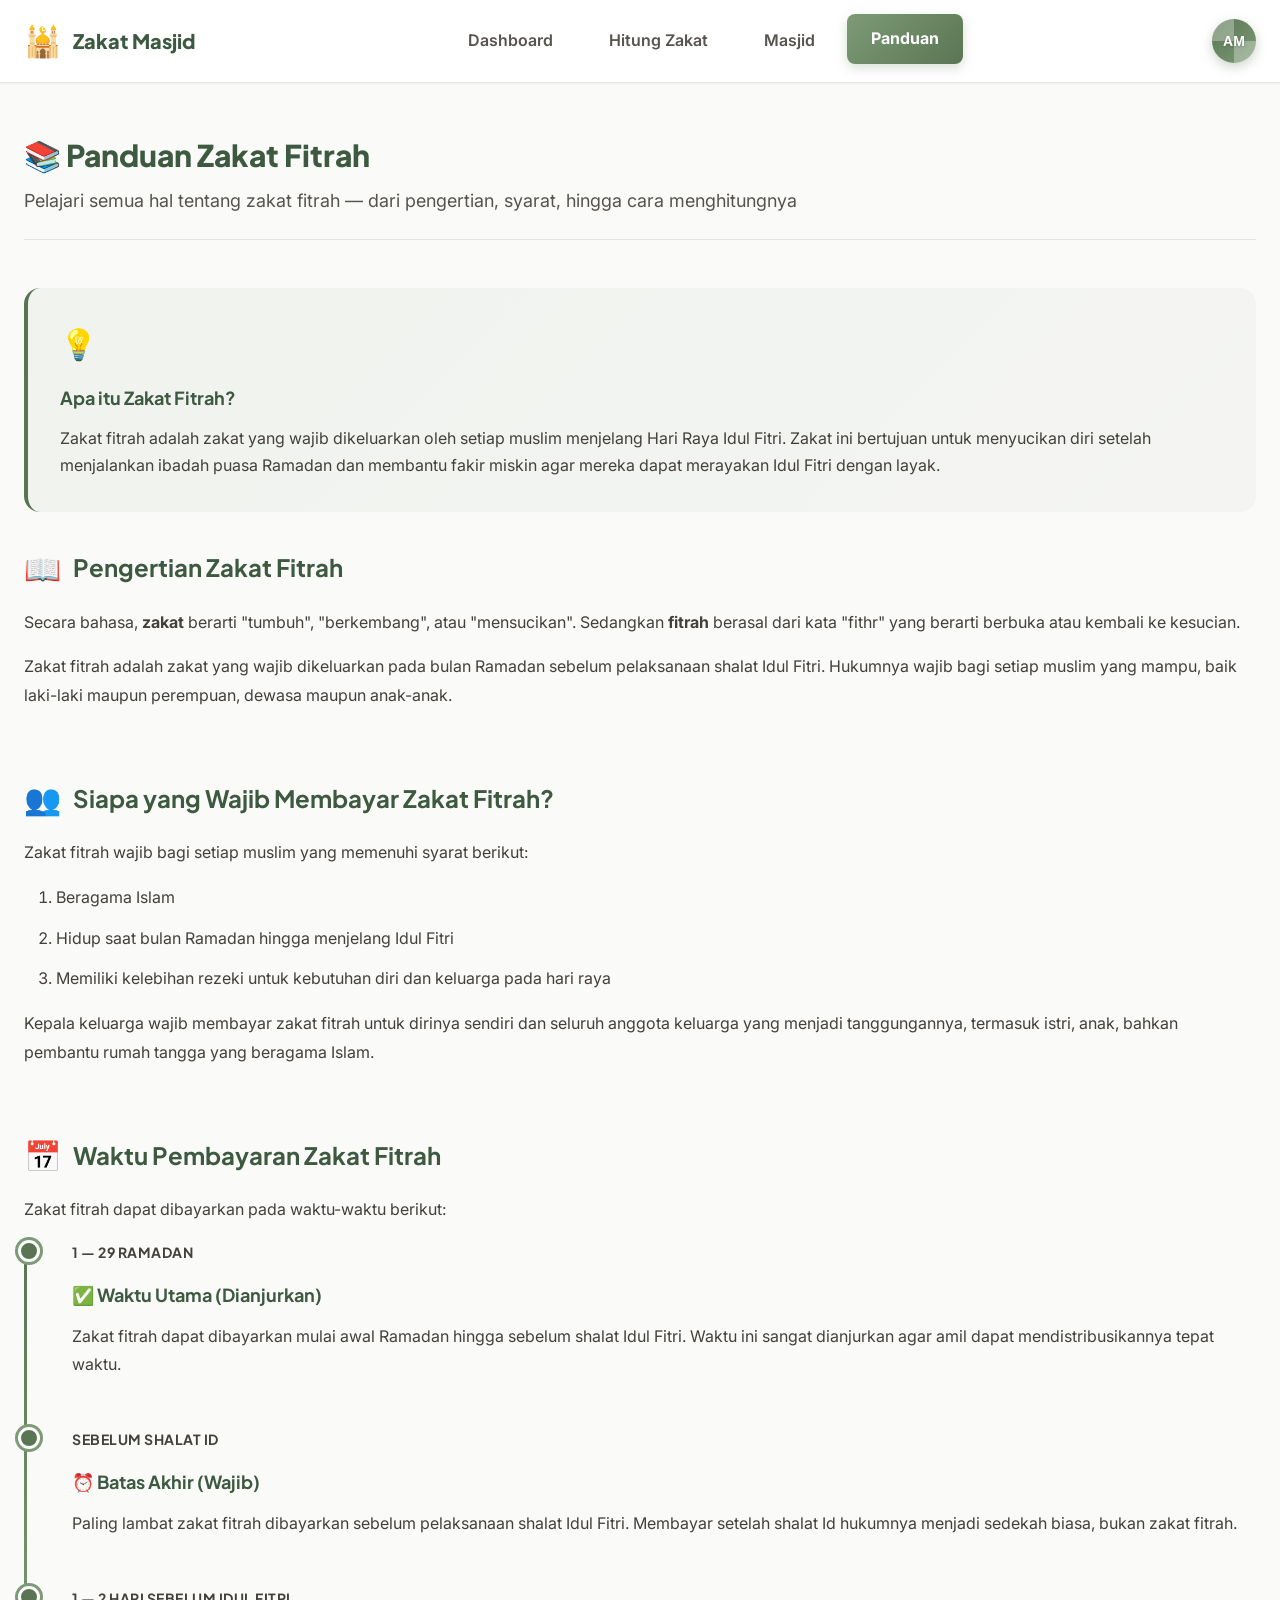
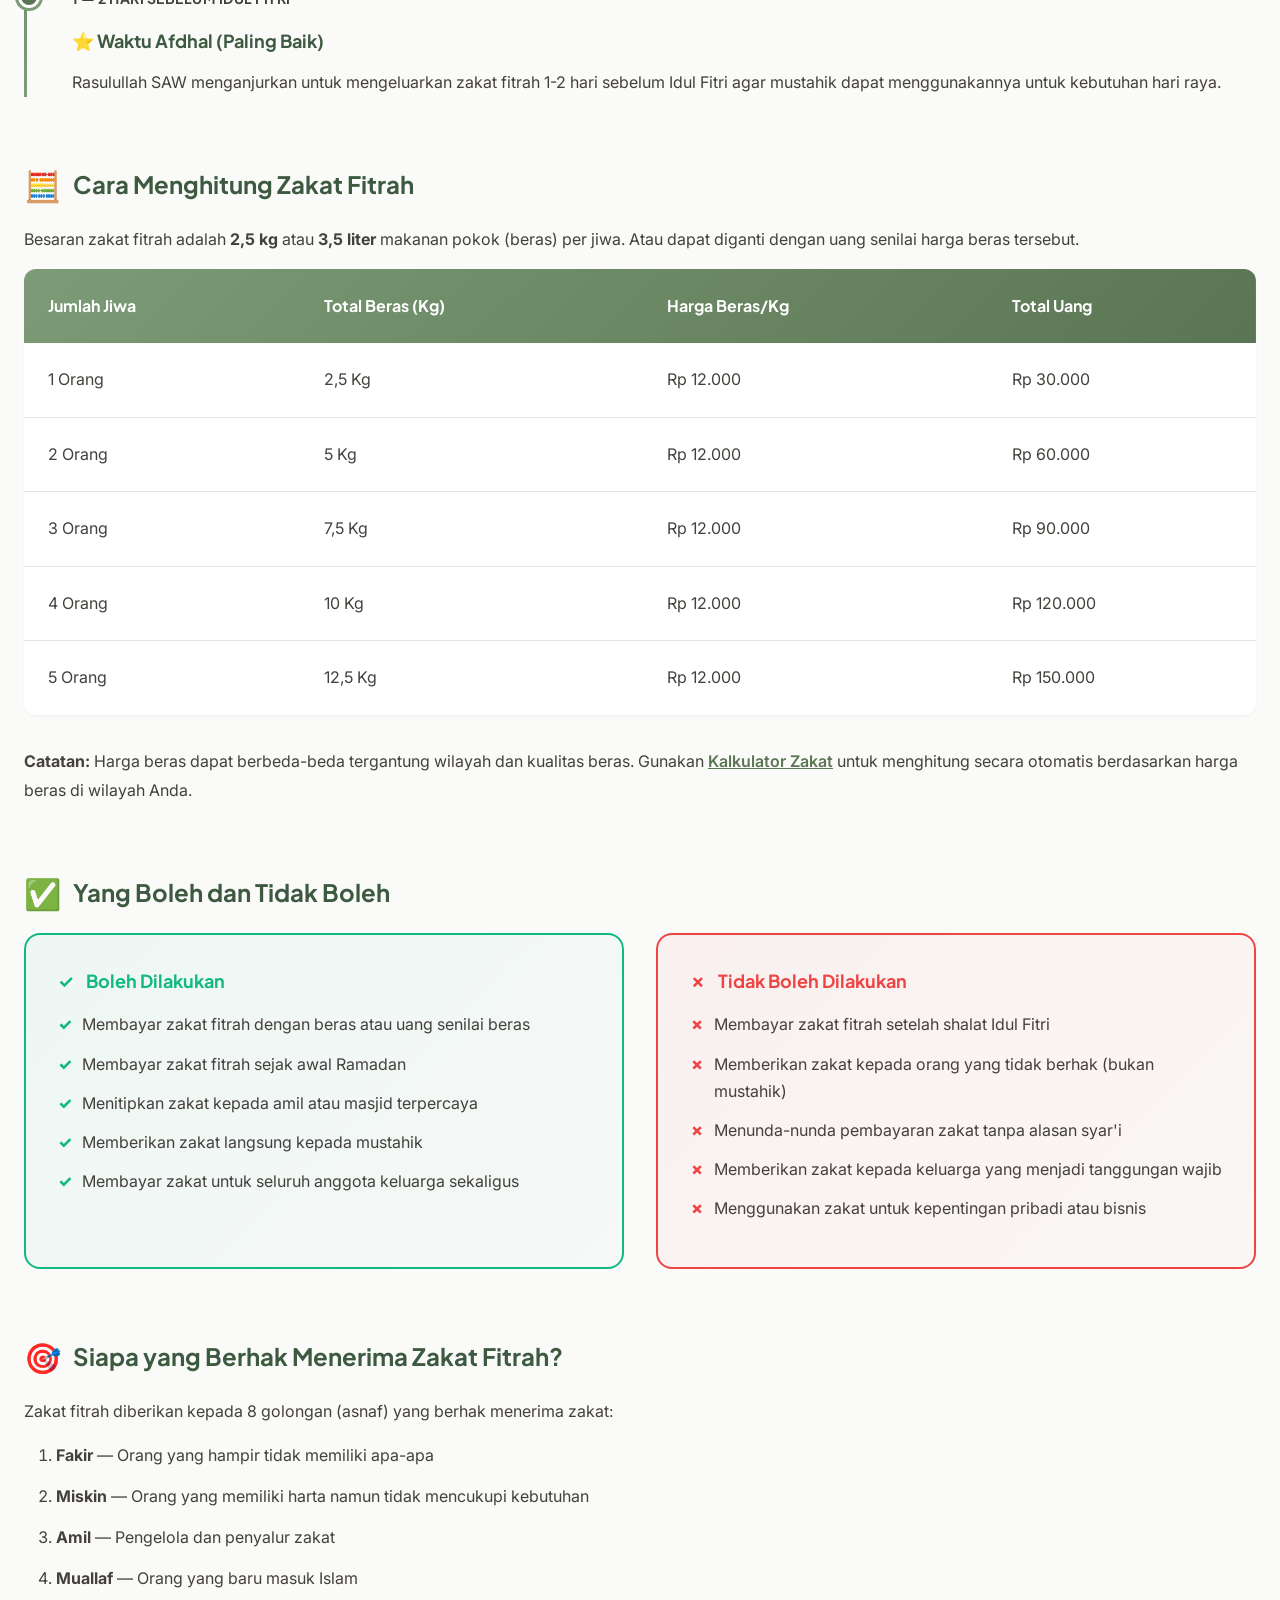
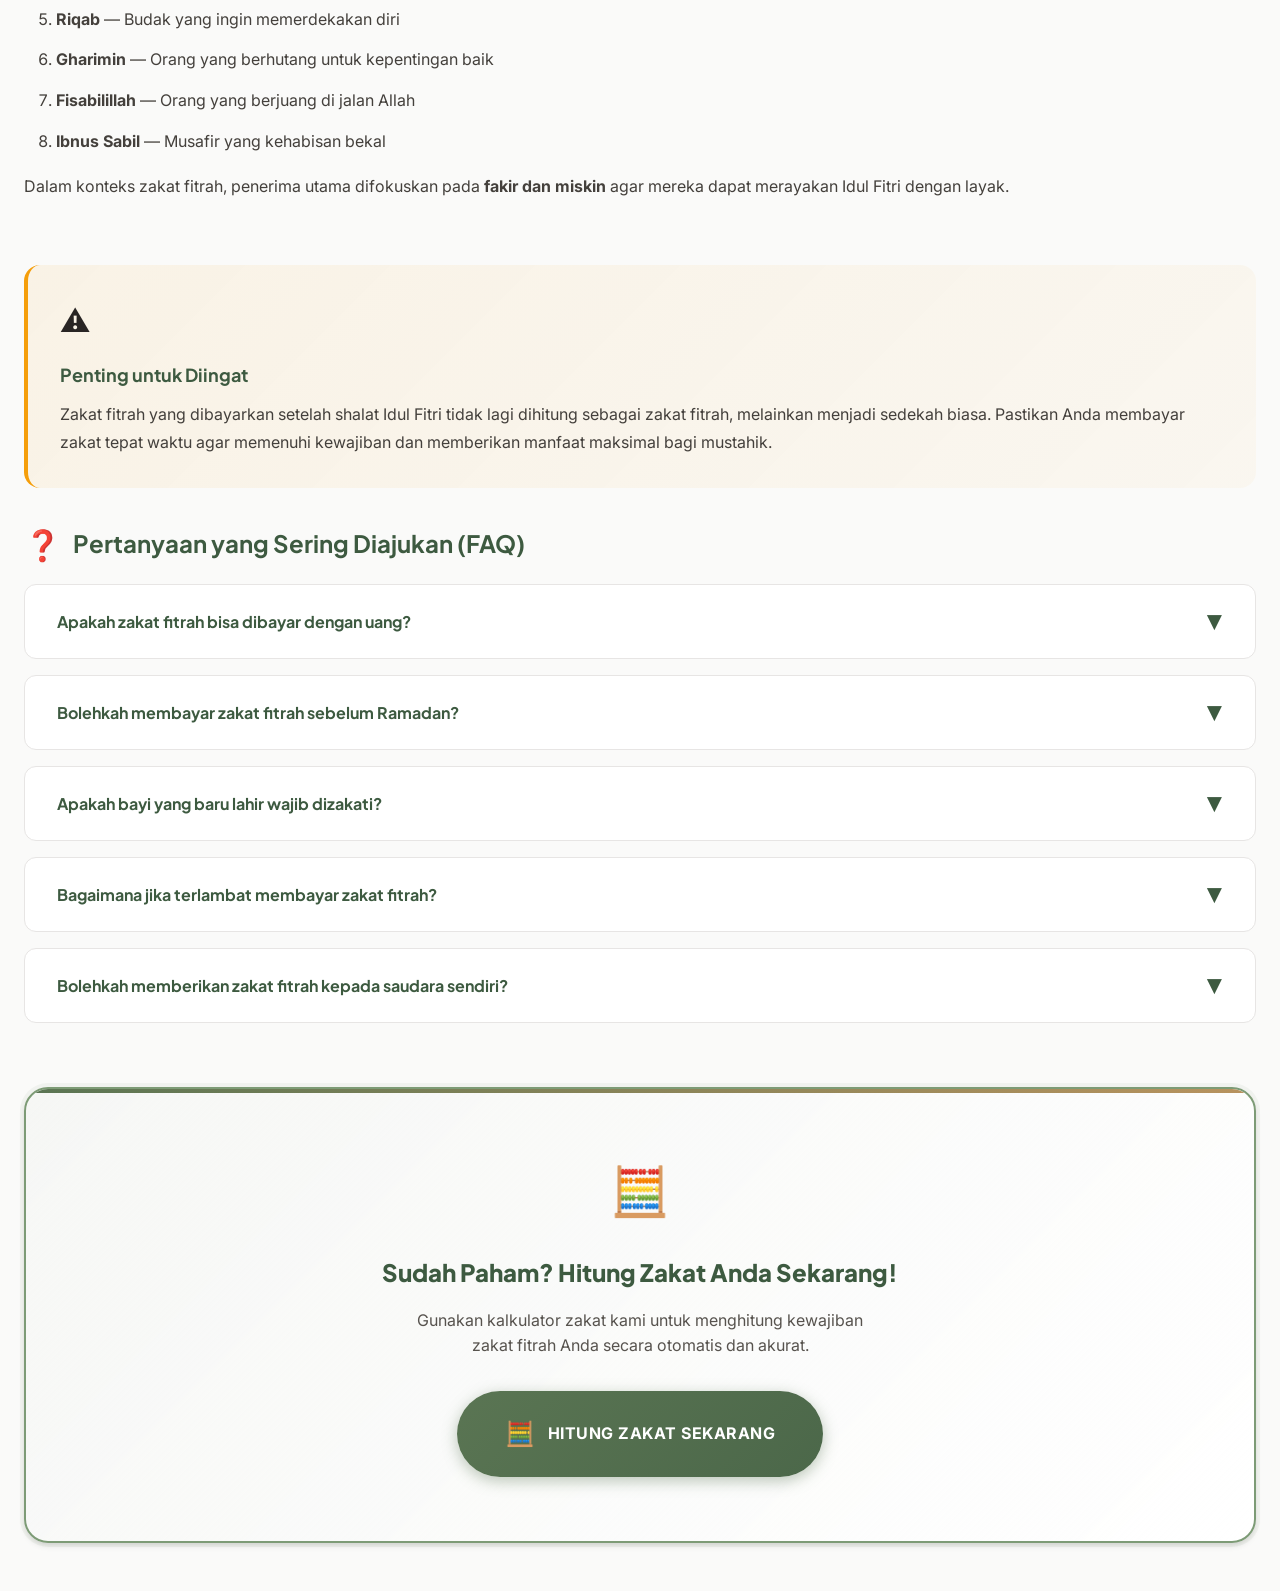
==== Edukasi.html @ 7113bd94 "Add files via upload" ====
<!DOCTYPE html>
<html lang="id">
<head>
  <meta charset="UTF-8">
  <meta name="viewport" content="width=device-width, initial-scale=1.0">
  <title>Panduan Zakat Fitrah | Zakat Masjid</title>

  <!-- Global design system -->
  <link rel="stylesheet" href="asset/css/style.css">
  <!-- Page-specific styles -->
  <link rel="stylesheet" href="asset/css/panduan.css">
</head>
<body>

  <!-- ========================= HEADER ========================= -->
  <header class="main-header">
    <div class="container">
      <div class="header-content">

        <a href="dashboard.html" class="logo">
          <span class="logo-icon">🕌</span>
          <h1>Zakat Masjid</h1>
        </a>

        <!-- Hamburger Menu Button -->
        <button class="hamburger" id="hamburger" aria-label="Menu">
          <span></span>
          <span></span>
          <span></span>
        </button>

        <nav class="main-nav" id="mainNav">
          <a href="dashboard.html" class="nav-link">Dashboard</a>
          <a href="Kalkulator.html" class="nav-link">Hitung Zakat</a>
          <a href="masjid.html" class="nav-link">Masjid</a>
          <a href="Edukasi.html" class="nav-link active">Panduan</a>
        </nav>

        <button class="btn-profile" aria-label="Profil">
          <span class="avatar-small">AM</span>
        </button>

      </div>
    </div>
  </header>

  <!-- Nav Overlay for Mobile -->
  <div class="nav-overlay" id="navOverlay"></div>

  <!-- ========================= MAIN ========================= -->
  <main class="dashboard-main">
    <div class="container">

      <!-- Page Header -->
      <div class="page-header">
        <div>
          <h1 class="page-title">📚 Panduan Zakat Fitrah</h1>
          <p class="page-subtitle">Pelajari semua hal tentang zakat fitrah — dari pengertian, syarat, hingga cara menghitungnya</p>
        </div>
      </div>

      <!-- ─── INTRO HIGHLIGHT ─── -->
      <div class="highlight-box">
        <span class="highlight-box-icon">💡</span>
        <h3 class="highlight-box-title">Apa itu Zakat Fitrah?</h3>
        <p>
          Zakat fitrah adalah zakat yang wajib dikeluarkan oleh setiap muslim menjelang Hari Raya Idul Fitri. 
          Zakat ini bertujuan untuk menyucikan diri setelah menjalankan ibadah puasa Ramadan dan membantu 
          fakir miskin agar mereka dapat merayakan Idul Fitri dengan layak.
        </p>
      </div>

      <!-- ─── SECTION: Pengertian ─── -->
      <section class="content-section">
        <h2 class="content-section-title">
          <span class="content-section-icon">📖</span>
          Pengertian Zakat Fitrah
        </h2>
        <p>
          Secara bahasa, <strong>zakat</strong> berarti "tumbuh", "berkembang", atau "mensucikan". 
          Sedangkan <strong>fitrah</strong> berasal dari kata "fithr" yang berarti berbuka atau kembali ke kesucian.
        </p>
        <p>
          Zakat fitrah adalah zakat yang wajib dikeluarkan pada bulan Ramadan sebelum pelaksanaan 
          shalat Idul Fitri. Hukumnya wajib bagi setiap muslim yang mampu, baik laki-laki maupun perempuan, 
          dewasa maupun anak-anak.
        </p>
      </section>

      <!-- ─── SECTION: Siapa yang Wajib ─── -->
      <section class="content-section">
        <h2 class="content-section-title">
          <span class="content-section-icon">👥</span>
          Siapa yang Wajib Membayar Zakat Fitrah?
        </h2>
        <p>Zakat fitrah wajib bagi setiap muslim yang memenuhi syarat berikut:</p>
        <ol>
          <li>Beragama Islam</li>
          <li>Hidup saat bulan Ramadan hingga menjelang Idul Fitri</li>
          <li>Memiliki kelebihan rezeki untuk kebutuhan diri dan keluarga pada hari raya</li>
        </ol>
        <p>
          Kepala keluarga wajib membayar zakat fitrah untuk dirinya sendiri dan seluruh anggota 
          keluarga yang menjadi tanggungannya, termasuk istri, anak, bahkan pembantu rumah tangga 
          yang beragama Islam.
        </p>
      </section>

      <!-- ─── SECTION: Waktu Pembayaran (Timeline) ─── -->
      <section class="content-section">
        <h2 class="content-section-title">
          <span class="content-section-icon">📅</span>
          Waktu Pembayaran Zakat Fitrah
        </h2>
        <p>Zakat fitrah dapat dibayarkan pada waktu-waktu berikut:</p>

        <div class="timeline">
          <div class="timeline-item">
            <p class="timeline-date">1 — 29 Ramadan</p>
            <h3 class="timeline-title">✅ Waktu Utama (Dianjurkan)</h3>
            <p class="timeline-desc">
              Zakat fitrah dapat dibayarkan mulai awal Ramadan hingga sebelum shalat Idul Fitri. 
              Waktu ini sangat dianjurkan agar amil dapat mendistribusikannya tepat waktu.
            </p>
          </div>

          <div class="timeline-item">
            <p class="timeline-date">Sebelum Shalat Id</p>
            <h3 class="timeline-title">⏰ Batas Akhir (Wajib)</h3>
            <p class="timeline-desc">
              Paling lambat zakat fitrah dibayarkan sebelum pelaksanaan shalat Idul Fitri. 
              Membayar setelah shalat Id hukumnya menjadi sedekah biasa, bukan zakat fitrah.
            </p>
          </div>

          <div class="timeline-item">
            <p class="timeline-date">1 — 2 Hari Sebelum Idul Fitri</p>
            <h3 class="timeline-title">⭐ Waktu Afdhal (Paling Baik)</h3>
            <p class="timeline-desc">
              Rasulullah SAW menganjurkan untuk mengeluarkan zakat fitrah 1-2 hari sebelum Idul Fitri 
              agar mustahik dapat menggunakannya untuk kebutuhan hari raya.
            </p>
          </div>
        </div>
      </section>

      <!-- ─── SECTION: Cara Menghitung (Table) ─── -->
      <section class="content-section">
        <h2 class="content-section-title">
          <span class="content-section-icon">🧮</span>
          Cara Menghitung Zakat Fitrah
        </h2>
        <p>
          Besaran zakat fitrah adalah <strong>2,5 kg</strong> atau <strong>3,5 liter</strong> 
          makanan pokok (beras) per jiwa. Atau dapat diganti dengan uang senilai harga beras tersebut.
        </p>

        <div class="calc-table-wrapper">
          <table class="calc-table">
            <thead>
              <tr>
                <th>Jumlah Jiwa</th>
                <th>Total Beras (Kg)</th>
                <th>Harga Beras/Kg</th>
                <th>Total Uang</th>
              </tr>
            </thead>
            <tbody>
              <tr>
                <td>1 Orang</td>
                <td>2,5 Kg</td>
                <td>Rp 12.000</td>
                <td>Rp 30.000</td>
              </tr>
              <tr>
                <td>2 Orang</td>
                <td>5 Kg</td>
                <td>Rp 12.000</td>
                <td>Rp 60.000</td>
              </tr>
              <tr>
                <td>3 Orang</td>
                <td>7,5 Kg</td>
                <td>Rp 12.000</td>
                <td>Rp 90.000</td>
              </tr>
              <tr>
                <td>4 Orang</td>
                <td>10 Kg</td>
                <td>Rp 12.000</td>
                <td>Rp 120.000</td>
              </tr>
              <tr>
                <td>5 Orang</td>
                <td>12,5 Kg</td>
                <td>Rp 12.000</td>
                <td>Rp 150.000</td>
              </tr>
            </tbody>
          </table>
        </div>

        <p>
          <strong>Catatan:</strong> Harga beras dapat berbeda-beda tergantung wilayah dan kualitas beras. 
          Gunakan <a href="Kalkulator.html" style="color: var(--primary-green); font-weight: 600;">Kalkulator Zakat</a> 
          untuk menghitung secara otomatis berdasarkan harga beras di wilayah Anda.
        </p>
      </section>

      <!-- ─── SECTION: Do & Don't ─── -->
      <section class="content-section">
        <h2 class="content-section-title">
          <span class="content-section-icon">✅</span>
          Yang Boleh dan Tidak Boleh
        </h2>

        <div class="do-dont-grid">
          <!-- DO -->
          <div class="do-card">
            <h3 class="do-card-title">
              <span>✓</span> Boleh Dilakukan
            </h3>
            <ul>
              <li>Membayar zakat fitrah dengan beras atau uang senilai beras</li>
              <li>Membayar zakat fitrah sejak awal Ramadan</li>
              <li>Menitipkan zakat kepada amil atau masjid terpercaya</li>
              <li>Memberikan zakat langsung kepada mustahik</li>
              <li>Membayar zakat untuk seluruh anggota keluarga sekaligus</li>
            </ul>
          </div>

          <!-- DON'T -->
          <div class="dont-card">
            <h3 class="dont-card-title">
              <span>✗</span> Tidak Boleh Dilakukan
            </h3>
            <ul>
              <li>Membayar zakat fitrah setelah shalat Idul Fitri</li>
              <li>Memberikan zakat kepada orang yang tidak berhak (bukan mustahik)</li>
              <li>Menunda-nunda pembayaran zakat tanpa alasan syar'i</li>
              <li>Memberikan zakat kepada keluarga yang menjadi tanggungan wajib</li>
              <li>Menggunakan zakat untuk kepentingan pribadi atau bisnis</li>
            </ul>
          </div>
        </div>
      </section>

      <!-- ─── SECTION: Penerima Zakat ─── -->
      <section class="content-section">
        <h2 class="content-section-title">
          <span class="content-section-icon">🎯</span>
          Siapa yang Berhak Menerima Zakat Fitrah?
        </h2>
        <p>Zakat fitrah diberikan kepada 8 golongan (asnaf) yang berhak menerima zakat:</p>
        <ol>
          <li><strong>Fakir</strong> — Orang yang hampir tidak memiliki apa-apa</li>
          <li><strong>Miskin</strong> — Orang yang memiliki harta namun tidak mencukupi kebutuhan</li>
          <li><strong>Amil</strong> — Pengelola dan penyalur zakat</li>
          <li><strong>Muallaf</strong> — Orang yang baru masuk Islam</li>
          <li><strong>Riqab</strong> — Budak yang ingin memerdekakan diri</li>
          <li><strong>Gharimin</strong> — Orang yang berhutang untuk kepentingan baik</li>
          <li><strong>Fisabilillah</strong> — Orang yang berjuang di jalan Allah</li>
          <li><strong>Ibnus Sabil</strong> — Musafir yang kehabisan bekal</li>
        </ol>
        <p>
          Dalam konteks zakat fitrah, penerima utama difokuskan pada <strong>fakir dan miskin</strong> 
          agar mereka dapat merayakan Idul Fitri dengan layak.
        </p>
      </section>

      <!-- ─── WARNING BOX ─── -->
      <div class="highlight-box warning">
        <span class="highlight-box-icon">⚠️</span>
        <h3 class="highlight-box-title">Penting untuk Diingat</h3>
        <p>
          Zakat fitrah yang dibayarkan setelah shalat Idul Fitri tidak lagi dihitung sebagai 
          zakat fitrah, melainkan menjadi sedekah biasa. Pastikan Anda membayar zakat tepat waktu 
          agar memenuhi kewajiban dan memberikan manfaat maksimal bagi mustahik.
        </p>
      </div>

      <!-- ─── SECTION: FAQ ─── -->
      <section class="content-section">
        <h2 class="content-section-title">
          <span class="content-section-icon">❓</span>
          Pertanyaan yang Sering Diajukan (FAQ)
        </h2>

        <div class="faq-accordion">

          <!-- FAQ 1 -->
          <div class="faq-item">
            <button class="faq-question">
              <span>Apakah zakat fitrah bisa dibayar dengan uang?</span>
              <span class="faq-icon">▼</span>
            </button>
            <div class="faq-answer">
              <div class="faq-answer-content">
                <p>
                  Ya, zakat fitrah boleh dibayar dengan uang senilai 2,5 kg beras. 
                  Ulama memperbolehkan hal ini untuk memudahkan muzakki (pembayar zakat) 
                  dan mustahik (penerima zakat). Pastikan nilai uang yang dibayarkan sesuai 
                  dengan harga beras di wilayah Anda.
                </p>
              </div>
            </div>
          </div>

          <!-- FAQ 2 -->
          <div class="faq-item">
            <button class="faq-question">
              <span>Bolehkah membayar zakat fitrah sebelum Ramadan?</span>
              <span class="faq-icon">▼</span>
            </button>
            <div class="faq-answer">
              <div class="faq-answer-content">
                <p>
                  Mayoritas ulama berpendapat bahwa zakat fitrah sebaiknya dibayarkan 
                  mulai awal Ramadan. Ada perbedaan pendapat mengenai pembayaran sebelum Ramadan, 
                  namun untuk lebih aman, sebaiknya dibayarkan mulai 1 Ramadan hingga sebelum shalat Id.
                </p>
              </div>
            </div>
          </div>

          <!-- FAQ 3 -->
          <div class="faq-item">
            <button class="faq-question">
              <span>Apakah bayi yang baru lahir wajib dizakati?</span>
              <span class="faq-icon">▼</span>
            </button>
            <div class="faq-answer">
              <div class="faq-answer-content">
                <p>
                  Ya, bayi yang lahir sebelum matahari terbenam pada akhir bulan Ramadan 
                  wajib dizakati fitrahnya oleh orang tua atau walinya. Namun jika bayi lahir 
                  setelah matahari terbenam di malam Idul Fitri, maka tidak wajib dizakati.
                </p>
              </div>
            </div>
          </div>

          <!-- FAQ 4 -->
          <div class="faq-item">
            <button class="faq-question">
              <span>Bagaimana jika terlambat membayar zakat fitrah?</span>
              <span class="faq-icon">▼</span>
            </button>
            <div class="faq-answer">
              <div class="faq-answer-content">
                <p>
                  Jika terlambat membayar zakat fitrah (setelah shalat Idul Fitri), 
                  pembayaran tersebut dihitung sebagai sedekah biasa, bukan zakat fitrah. 
                  Namun tetap wajib dibayarkan sebagai qadha (mengganti kewajiban) dan bernilai dosa 
                  karena menunda kewajiban. Segera bayarkan dan bertaubat kepada Allah.
                </p>
              </div>
            </div>
          </div>

          <!-- FAQ 5 -->
          <div class="faq-item">
            <button class="faq-question">
              <span>Bolehkah memberikan zakat fitrah kepada saudara sendiri?</span>
              <span class="faq-icon">▼</span>
            </button>
            <div class="faq-answer">
              <div class="faq-answer-content">
                <p>
                  Boleh, selama saudara tersebut termasuk golongan mustahik (penerima zakat) 
                  dan bukan orang yang menjadi tanggungan wajib Anda. Misalnya, Anda boleh memberikan 
                  zakat kepada adik, kakak, paman, atau bibi yang memang membutuhkan, tetapi tidak boleh 
                  memberikan kepada orang tua, anak, atau istri karena mereka adalah tanggungan wajib.
                </p>
              </div>
            </div>
          </div>

        </div>
      </section>

      <!-- ─── CTA CARD ─── -->
      <div class="card card-highlight">
        <div class="card-body" style="text-align: center; padding: var(--space-3xl);">
          <span style="font-size: 3rem; display: block; margin-bottom: var(--space-lg);">🧮</span>
          <h3 style="font-family: var(--font-display); font-size: var(--text-2xl); font-weight: 800; color: var(--primary-green-dark); margin-bottom: var(--space-md);">
            Sudah Paham? Hitung Zakat Anda Sekarang!
          </h3>
          <p style="color: var(--neutral-600); margin-bottom: var(--space-xl); max-width: 480px; margin-left: auto; margin-right: auto;">
            Gunakan kalkulator zakat kami untuk menghitung kewajiban zakat fitrah Anda 
            secara otomatis dan akurat.
          </p>
          <a href="Kalkulator.html" class="btn btn-primary btn-large">
            <span class="btn-icon">🧮</span> Hitung Zakat Sekarang
          </a>
        </div>
      </div>

    </div><!-- end .container -->
  </main>

  <!-- FOOTER DIHAPUS (sesuai permintaan sebelumnya) -->

  <!-- JS -->
  <script src="asset/js/hamburger.js"></script>
  <script src="asset/js/nav.js"></script>
  <script src="asset/js/panduan.js"></script>

</body>
</html>
---- asset/css/style.css ----
/* ===================================
   DASHBOARD - PROPER OVERVIEW DESIGN
   Clean, Professional, User-Focused
   =================================== */

@import url('https://fonts.googleapis.com/css2?family=Inter:wght@400;500;600;700&family=Plus+Jakarta+Sans:wght@600;700;800&display=swap');

/* ===========================
   DESIGN TOKENS
   =========================== */
:root {
  /* Colors */
  --primary-green: #5a7553;
  --primary-green-dark: #3d5a40;
  --primary-green-light: #7d9b76;
  
  --secondary-gold: #b8935e;
  --secondary-gold-dark: #9a7a4d;
  --secondary-gold-light: #d4a574;
  
  --neutral-50: #fafaf9;
  --neutral-100: #f5f5f4;
  --neutral-200: #e7e5e4;
  --neutral-300: #d6d3d1;
  --neutral-400: #a8a29e;
  --neutral-500: #78716c;
  --neutral-600: #57534e;
  --neutral-700: #44403c;
  --neutral-800: #292524;
  --neutral-900: #1c1917;
  
  --success: #10b981;
  --success-light: #d1fae5;
  --warning: #f59e0b;
  --warning-light: #fef3c7;
  --error: #ef4444;
  --info: #3b82f6;
  --info-light: #dbeafe;
  
  /* Spacing */
  --space-xs: 0.5rem;
  --space-sm: 0.75rem;
  --space-md: 1rem;
  --space-lg: 1.5rem;
  --space-xl: 2rem;
  --space-2xl: 3rem;
  --space-3xl: 4rem;
  
  /* Typography */
  --font-sans: 'Inter', -apple-system, BlinkMacSystemFont, 'Segoe UI', sans-serif;
  --font-display: 'Plus Jakarta Sans', var(--font-sans);
  
  --text-xs: 0.75rem;
  --text-sm: 0.875rem;
  --text-base: 1rem;
  --text-lg: 1.125rem;
  --text-xl: 1.25rem;
  --text-2xl: 1.5rem;
  --text-3xl: 1.875rem;
  --text-4xl: 2.25rem;
  
  /* Radius */
  --radius-sm: 0.375rem;
  --radius-md: 0.5rem;
  --radius-lg: 0.75rem;
  --radius-xl: 1rem;
  --radius-2xl: 1.5rem;
  --radius-full: 9999px;
  
  /* Shadows */
  --shadow-sm: 0 1px 2px 0 rgba(0, 0, 0, 0.05);
  --shadow-md: 0 4px 6px -1px rgba(0, 0, 0, 0.1), 0 2px 4px -1px rgba(0, 0, 0, 0.06);
  --shadow-lg: 0 10px 15px -3px rgba(0, 0, 0, 0.1), 0 4px 6px -2px rgba(0, 0, 0, 0.05);
  --shadow-xl: 0 20px 25px -5px rgba(0, 0, 0, 0.1), 0 10px 10px -5px rgba(0, 0, 0, 0.04);
  
  /* Transitions */
  --transition-fast: 150ms cubic-bezier(0.4, 0, 0.2, 1);
  --transition-base: 250ms cubic-bezier(0.4, 0, 0.2, 1);
  --transition-slow: 350ms cubic-bezier(0.4, 0, 0.2, 1);
}

/* ===========================
   BASE STYLES
   =========================== */
* {
  margin: 0;
  padding: 0;
  box-sizing: border-box;
}

html {
  font-size: 16px;
  scroll-behavior: smooth;
}

body {
  font-family: var(--font-sans);
  background: var(--neutral-50);
  color: var(--neutral-800);
  line-height: 1.6;
  min-height: 100vh;
}

/* ===========================
   MEANINGFUL ANIMATIONS - UCD FOCUSED
   =========================== */

/* Subtle page load animation */
@keyframes fadeInUp {
  from {
    opacity: 0;
    transform: translateY(20px);
  }
  to {
    opacity: 1;
    transform: translateY(0);
  }
}

/* Gentle floating for attention */
@keyframes gentleFloat {
  0%, 100% { transform: translateY(0px); }
  50% { transform: translateY(-6px); }
}

/* Pulse for important elements */
@keyframes softPulse {
  0%, 100% { 
    transform: scale(1);
    box-shadow: 0 0 0 0 rgba(90, 117, 83, 0.4);
  }
  50% { 
    transform: scale(1.02);
    box-shadow: 0 0 0 8px rgba(90, 117, 83, 0);
  }
}

/* Shimmer for loading states */
@keyframes shimmer {
  0% { background-position: -1000px 0; }
  100% { background-position: 1000px 0; }
}

/* Slide in from side */
@keyframes slideInRight {
  from {
    opacity: 0;
    transform: translateX(30px);
  }
  to {
    opacity: 1;
    transform: translateX(0);
  }
}

/* Scale bounce for success */
@keyframes scaleBounce {
  0% { transform: scale(0.8); opacity: 0; }
  50% { transform: scale(1.05); }
  100% { transform: scale(1); opacity: 1; }
}

/* Shake for error */
@keyframes shake {
  0%, 100% { transform: translateX(0); }
  25% { transform: translateX(-10px); }
  75% { transform: translateX(10px); }
}

/* Progress bar animation */
@keyframes progress {
  from { width: 0%; }
  to { width: 100%; }
}

/* Ripple effect */
@keyframes ripple {
  0% {
    transform: scale(0);
    opacity: 1;
  }
  100% {
    transform: scale(4);
    opacity: 0;
  }
}

/* ===========================
   UTILITIES
   =========================== */
.container {
  width: 100%;
  max-width: 1400px;
  margin: 0 auto;
  padding: 0 var(--space-lg);
}

/* ===========================
   HEADER
   =========================== */
.main-header {
  background: white;
  border-bottom: 1px solid var(--neutral-200);
  position: sticky;
  top: 0;
  z-index: 1000;
  box-shadow: var(--shadow-sm);
  backdrop-filter: blur(10px);
  transition: all var(--transition-base);
}

.main-header:hover {
  box-shadow: var(--shadow-md);
}

.header-content {
  display: flex;
  align-items: center;
  justify-content: space-between;
  padding: var(--space-md) 0;
  gap: var(--space-xl);
}

.logo {
  display: flex;
  align-items: center;
  gap: var(--space-sm);
  text-decoration: none;
  transition: all var(--transition-base);
  position: relative;
}

.logo:hover {
  transform: scale(1.05);
}

.logo::after {
  content: '';
  position: absolute;
  bottom: -4px;
  left: 0;
  width: 0;
  height: 2px;
  background: linear-gradient(90deg, var(--primary-green), var(--primary-green-light));
  transition: width var(--transition-base);
}

.logo:hover::after {
  width: 100%;
}

.logo-icon {
  font-size: var(--text-3xl);
  transition: all var(--transition-base);
}

.logo:hover .logo-icon {
  transform: rotate(-10deg) scale(1.1);
}

.logo h1 {
  font-family: var(--font-display);
  font-size: var(--text-xl);
  font-weight: 800;
  color: var(--primary-green-dark);
  transition: all var(--transition-base);
}

.logo:hover h1 {
  background: linear-gradient(135deg, var(--primary-green), var(--primary-green-light));
  -webkit-background-clip: text;
  -webkit-text-fill-color: transparent;
  background-clip: text;
}

.main-nav {
  display: flex;
  gap: var(--space-xs);
  position: relative;
}

.nav-link {
  padding: var(--space-sm) var(--space-lg);
  color: var(--neutral-600);
  text-decoration: none;
  font-weight: 600;
  border-radius: var(--radius-md);
  transition: all var(--transition-base);
  position: relative;
  overflow: hidden;
}

/* Animated underline */
.nav-link::before {
  content: '';
  position: absolute;
  bottom: 0;
  left: 50%;
  width: 0;
  height: 3px;
  background: linear-gradient(90deg, var(--primary-green), var(--primary-green-light));
  transform: translateX(-50%);
  transition: width var(--transition-base);
  border-radius: 2px;
}

.nav-link:hover::before {
  width: 80%;
}

/* Shimmer effect on hover */
.nav-link::after {
  content: '';
  position: absolute;
  top: 0;
  left: -100%;
  width: 100%;
  height: 100%;
  background: linear-gradient(90deg, transparent, rgba(125, 155, 118, 0.2), transparent);
  transition: left 0.5s;
}

.nav-link:hover::after {
  left: 100%;
}

.nav-link:hover {
  background: linear-gradient(135deg, rgba(125, 155, 118, 0.08), rgba(90, 117, 83, 0.05));
  color: var(--primary-green);
  transform: translateY(-2px);
}

.nav-link.active {
  background: linear-gradient(135deg, var(--primary-green-light), var(--primary-green));
  color: white;
  font-weight: 700;
  box-shadow: 0 4px 12px rgba(125, 155, 118, 0.3);
  transform: translateY(-2px);
}

.nav-link.active::before {
  width: 0;
}

.btn-profile {
  display: flex;
  align-items: center;
  justify-content: center;
  width: 44px;
  height: 44px;
  border: none;
  background: linear-gradient(135deg, var(--primary-green), var(--primary-green-light));
  border-radius: var(--radius-full);
  cursor: pointer;
  transition: all var(--transition-base);
  position: relative;
  overflow: hidden;
  box-shadow: 0 4px 12px rgba(90, 117, 83, 0.3);
}

/* Rotating gradient background */
.btn-profile::before {
  content: '';
  position: absolute;
  inset: -50%;
  background: conic-gradient(
    from 0deg,
    transparent 0deg 90deg,
    rgba(255, 255, 255, 0.3) 90deg 180deg,
    transparent 180deg 270deg,
    rgba(255, 255, 255, 0.3) 270deg 360deg
  );
  animation: rotateGradient 3s linear infinite;
}

@keyframes rotateGradient {
  from { transform: rotate(0deg); }
  to { transform: rotate(360deg); }
}

.btn-profile:hover {
  transform: scale(1.15) rotate(5deg);
  box-shadow: 0 6px 20px rgba(90, 117, 83, 0.5);
}

.avatar-small {
  color: white;
  font-weight: 700;
  font-size: var(--text-sm);
  position: relative;
  z-index: 1;
  text-shadow: 0 1px 3px rgba(0, 0, 0, 0.2);
}

/* ===========================
   BUTTONS
   =========================== */
.btn {
  display: inline-flex;
  align-items: center;
  justify-content: center;
  gap: var(--space-sm);
  padding: var(--space-md) var(--space-xl);
  font-family: var(--font-sans);
  font-size: var(--text-sm);
  font-weight: 700;
  text-decoration: none;
  border: none;
  border-radius: var(--radius-full);
  cursor: pointer;
  transition: all var(--transition-base);
  min-height: 48px;
  position: relative;
  text-transform: uppercase;
  letter-spacing: 0.5px;
}

.btn-primary {
  background: linear-gradient(135deg, var(--primary-green) 0%, var(--primary-green-dark) 100%);
  background-size: 200% 200%;
  color: white;
  box-shadow: 0 4px 15px rgba(90, 117, 83, 0.4);
  transition: all var(--transition-base);
}

.btn-primary:hover {
  background-position: 100% 0;
  transform: translateY(-3px) scale(1.02);
  box-shadow: 0 8px 25px rgba(90, 117, 83, 0.5);
}

.btn-primary:active {
  transform: translateY(-1px) scale(0.98);
  box-shadow: 0 3px 10px rgba(90, 117, 83, 0.3);
}

.btn-secondary {
  background: white;
  color: var(--primary-green);
  border: 2px solid var(--primary-green);
  box-shadow: 0 2px 8px rgba(90, 117, 83, 0.15);
  transition: all var(--transition-base);
}

/* Secondary button hover - GOLD instead of green */
.btn-secondary:hover {
  background: linear-gradient(135deg, #d4a574, #b8935e);
  color: white;
  border-color: #b8935e;
  transform: translateY(-2px);
  box-shadow: 0 6px 20px rgba(184, 147, 94, 0.4);
}

/* Secondary button active/click - darker gold */
.btn-secondary:active {
  background: linear-gradient(135deg, #b8935e, #9a7a4d);
  transform: scale(0.97);
  box-shadow: 0 2px 8px rgba(184, 147, 94, 0.3);
}

.btn-outline {
  background: white;
  color: var(--neutral-700);
  border: 2px solid var(--neutral-200);
  transition: all var(--transition-base);
}

.btn-outline:hover {
  background: linear-gradient(135deg, rgba(125, 155, 118, 0.08), rgba(90, 117, 83, 0.05));
  border-color: var(--primary-green);
  color: var(--primary-green);
  transform: translateY(-2px);
  box-shadow: 0 4px 15px rgba(90, 117, 83, 0.15);
}

.btn-block {
  width: 100%;
}

.btn-large {
  padding: var(--space-lg) var(--space-2xl);
  font-size: var(--text-base);
  min-height: 56px;
}

.btn-icon {
  font-size: var(--text-2xl);
  transition: transform var(--transition-base);
}

.btn:hover .btn-icon {
  transform: scale(1.1) rotate(-5deg);
}

/* Loading state */
.btn.is-loading {
  pointer-events: none;
  opacity: 0.7;
}

.btn.is-loading .btn-icon {
  animation: spin 1s linear infinite;
}

@keyframes spin {
  to { transform: rotate(360deg); }
}

/* Success state */
.btn.is-success {
  background: linear-gradient(135deg, #10b981, #34d399);
  animation: successPulse 0.6s ease;
}

@keyframes successPulse {
  0% { transform: scale(1); }
  50% { transform: scale(1.05); box-shadow: 0 0 20px rgba(16, 185, 129, 0.6); }
  100% { transform: scale(1); }
}

/* ===========================
   DASHBOARD MAIN
   =========================== */
.dashboard-main {
  padding: var(--space-2xl) 0;
  min-height: calc(100vh - 200px);
}

/* Page Header */
.page-header {
  display: flex;
  justify-content: space-between;
  align-items: center;
  margin-bottom: var(--space-2xl);
  padding-bottom: var(--space-lg);
  border-bottom: 1px solid var(--neutral-200);
}

.page-title {
  font-family: var(--font-display);
  font-size: var(--text-3xl);
  font-weight: 800;
  color: var(--primary-green-dark);
  margin-bottom: var(--space-xs);
}

.page-subtitle {
  color: var(--neutral-600);
  font-size: var(--text-lg);
}

/* Dashboard Grid Layout */
.dashboard-grid {
  display: grid;
  grid-template-columns: 1fr 380px;
  gap: var(--space-xl);
}

.dashboard-main-col {
  display: flex;
  flex-direction: column;
  gap: var(--space-xl);
}

.dashboard-sidebar {
  display: flex;
  flex-direction: column;
  gap: var(--space-xl);
}

/* ===========================
   CARD COMPONENTS
   =========================== */
.card {
  background: white;
  border-radius: var(--radius-2xl);
  box-shadow: var(--shadow-sm);
  border: 1px solid var(--neutral-200);
  overflow: hidden;
  transition: all var(--transition-base);
  animation: fadeInUp 0.6s ease-out backwards;
  position: relative;
}

/* Animated gradient top border */
.card::before {
  content: '';
  position: absolute;
  top: 0;
  left: 0;
  right: 0;
  height: 3px;
  background: linear-gradient(90deg, 
    var(--primary-green), 
    var(--primary-green-light), 
    var(--secondary-gold-light),
    var(--primary-green-light),
    var(--primary-green)
  );
  background-size: 200% 100%;
  animation: gradientSlide 3s linear infinite;
  opacity: 0;
  transition: opacity var(--transition-base);
}

@keyframes gradientSlide {
  0% { background-position: 0% 0; }
  100% { background-position: 200% 0; }
}

.card:hover::before {
  opacity: 1;
}

/* Staggered animation for multiple cards */
.card:nth-child(1) { animation-delay: 0.1s; }
.card:nth-child(2) { animation-delay: 0.2s; }
.card:nth-child(3) { animation-delay: 0.3s; }
.card:nth-child(4) { animation-delay: 0.4s; }

.card:hover {
  box-shadow: var(--shadow-xl);
  transform: translateY(-5px) scale(1.01);
  border-color: var(--primary-green-light);
}

/* Glow effect on focus */
.card:focus-within {
  box-shadow: 0 0 0 3px rgba(125, 155, 118, 0.2), var(--shadow-lg);
}

.card-header {
  padding: var(--space-lg) var(--space-xl);
  border-bottom: 1px solid var(--neutral-200);
  display: flex;
  justify-content: space-between;
  align-items: center;
  background: linear-gradient(to bottom, rgba(125, 155, 118, 0.02), transparent);
  transition: background var(--transition-base);
}

.card:hover .card-header {
  background: linear-gradient(to bottom, rgba(125, 155, 118, 0.05), transparent);
}

.card-title {
  font-family: var(--font-display);
  font-size: var(--text-lg);
  font-weight: 700;
  color: var(--primary-green-dark);
  position: relative;
  display: inline-block;
}

/* Animated underline on hover */
.card-title::after {
  content: '';
  position: absolute;
  bottom: -3px;
  left: 0;
  width: 0;
  height: 2px;
  background: linear-gradient(90deg, var(--primary-green), var(--primary-green-light));
  transition: width var(--transition-base);
}

.card:hover .card-title::after {
  width: 100%;
}

.card-link {
  color: var(--primary-green);
  font-size: var(--text-sm);
  font-weight: 600;
  text-decoration: none;
  transition: all var(--transition-base);
  display: inline-flex;
  align-items: center;
  gap: var(--space-xs);
  position: relative;
  padding: var(--space-xs) var(--space-sm);
  border-radius: var(--radius-md);
}

.card-link::before {
  content: '';
  position: absolute;
  inset: 0;
  background: linear-gradient(135deg, rgba(125, 155, 118, 0.1), rgba(90, 117, 83, 0.05));
  opacity: 0;
  transition: opacity var(--transition-base);
  border-radius: var(--radius-md);
}

.card-link:hover::before {
  opacity: 1;
}

.card-link:hover {
  gap: var(--space-md);
  transform: translateX(3px);
}

.card-body {
  padding: var(--space-xl);
}

.card-actions {
  display: flex;
  gap: var(--space-md);
  margin-top: var(--space-xl);
}

/* Highlighted Card */
.card-highlight {
  border: 2px solid var(--primary-green-light);
  background: linear-gradient(135deg, rgba(125, 155, 118, 0.03), white);
  box-shadow: 0 0 0 4px rgba(125, 155, 118, 0.08), var(--shadow-md);
}

.card-highlight::before {
  opacity: 1;
  background: linear-gradient(90deg, 
    var(--primary-green), 
    var(--secondary-gold),
    var(--primary-green)
  );
  background-size: 200% 100%;
  height: 4px;
}

/* ===========================
   STATUS BADGE
   =========================== */
.status-badge {
  display: inline-flex;
  align-items: center;
  gap: var(--space-xs);
  padding: var(--space-xs) var(--space-md);
  border-radius: var(--radius-full);
  font-size: var(--text-sm);
  font-weight: 600;
  animation: fadeInUp 0.6s ease-out 0.3s backwards;
}

.status-pending {
  background: var(--warning-light);
  color: var(--warning);
  animation: fadeInUp 0.6s ease-out 0.3s backwards, softPulse 3s ease-in-out infinite;
}

.status-paid {
  background: var(--success-light);
  color: var(--success);
}

/* ===========================
   ZAKAT SUMMARY
   =========================== */
.zakat-summary {
  display: grid;
  grid-template-columns: 1fr 1fr;
  gap: var(--space-lg);
}

.summary-item {
  display: flex;
  align-items: center;
  gap: var(--space-md);
  padding: var(--space-lg);
  background: var(--neutral-50);
  border-radius: var(--radius-lg);
  border-left: 3px solid var(--primary-green-light);
}

.summary-icon {
  font-size: var(--text-3xl);
}

.summary-content {
  display: flex;
  flex-direction: column;
}

.summary-label {
  font-size: var(--text-sm);
  color: var(--neutral-600);
  margin-bottom: 0.25rem;
}

.summary-value {
  font-weight: 700;
  font-size: var(--text-lg);
  color: var(--primary-green-dark);
}

/* ===========================
   STATS GRID
   =========================== */
.stats-grid {
  display: grid;
  grid-template-columns: repeat(3, 1fr);
  gap: var(--space-lg);
}

.stat-card {
  background: white;
  padding: var(--space-xl);
  border-radius: var(--radius-xl);
  border: 1px solid var(--neutral-200);
  display: flex;
  align-items: center;
  gap: var(--space-lg);
  transition: all var(--transition-base);
  animation: slideInRight 0.6s ease-out backwards;
}

.stat-card:nth-child(1) { animation-delay: 0.1s; }
.stat-card:nth-child(2) { animation-delay: 0.2s; }
.stat-card:nth-child(3) { animation-delay: 0.3s; }

.stat-card:hover {
  transform: translateY(-2px);
  box-shadow: var(--shadow-md);
}

.stat-icon {
  width: 56px;
  height: 56px;
  border-radius: var(--radius-lg);
  display: flex;
  align-items: center;
  justify-content: center;
  font-size: var(--text-2xl);
  flex-shrink: 0;
  transition: transform var(--transition-base);
}

.stat-card:hover .stat-icon {
  transform: scale(1.1) rotate(5deg);
}

.stat-icon-green {
  background: linear-gradient(135deg, rgba(125, 155, 118, 0.2), rgba(90, 117, 83, 0.1));
}

.stat-icon-blue {
  background: linear-gradient(135deg, rgba(59, 130, 246, 0.2), rgba(59, 130, 246, 0.1));
}

.stat-icon-gold {
  background: linear-gradient(135deg, rgba(212, 165, 116, 0.2), rgba(184, 147, 94, 0.1));
}

.stat-content {
  display: flex;
  flex-direction: column;
}

.stat-value {
  font-family: var(--font-display);
  font-size: var(--text-3xl);
  font-weight: 800;
  color: var(--primary-green-dark);
  line-height: 1;
  margin-bottom: 0.25rem;
}

.stat-label {
  font-size: var(--text-sm);
  color: var(--neutral-600);
}

/* ===========================
   ACTIVITY LIST
   =========================== */
.activity-list {
  display: flex;
  flex-direction: column;
  gap: var(--space-lg);
}

.activity-item {
  display: flex;
  gap: var(--space-md);
  padding: var(--space-lg);
  background: var(--neutral-50);
  border-radius: var(--radius-lg);
  transition: all var(--transition-base);
  animation: fadeInUp 0.5s ease-out backwards;
}

.activity-item:nth-child(1) { animation-delay: 0.1s; }
.activity-item:nth-child(2) { animation-delay: 0.15s; }
.activity-item:nth-child(3) { animation-delay: 0.2s; }
.activity-item:nth-child(4) { animation-delay: 0.25s; }

.activity-item:hover {
  background: var(--neutral-100);
  transform: translateX(8px);
  box-shadow: var(--shadow-sm);
}

.activity-icon {
  width: 44px;
  height: 44px;
  border-radius: var(--radius-md);
  display: flex;
  align-items: center;
  justify-content: center;
  font-size: var(--text-xl);
  flex-shrink: 0;
  transition: transform var(--transition-base);
}

.activity-item:hover .activity-icon {
  transform: scale(1.1);
}

.activity-icon-success {
  background: var(--success-light);
  color: var(--success);
}

.activity-icon-info {
  background: var(--info-light);
  color: var(--info);
}

.activity-content {
  flex: 1;
}

.activity-title {
  font-weight: 600;
  color: var(--neutral-800);
  margin-bottom: 0.25rem;
  font-size: var(--text-base);
}

.activity-desc {
  color: var(--neutral-600);
  font-size: var(--text-sm);
  margin-bottom: var(--space-xs);
}

.activity-time {
  color: var(--neutral-500);
  font-size: var(--text-xs);
}

.activity-amount {
  font-weight: 700;
  color: var(--primary-green);
  font-size: var(--text-lg);
  align-self: center;
}

/* ===========================
   PROFILE CARD
   =========================== */
.profile-card {
  /* Removed sticky positioning - stays static */
}

.profile-header {
  text-align: center;
  padding: var(--space-xl);
  background: linear-gradient(135deg, var(--primary-green-light), var(--primary-green));
  color: white;
}

.avatar-large {
  width: 80px;
  height: 80px;
  background: white;
  color: var(--primary-green);
  border-radius: var(--radius-full);
  display: flex;
  align-items: center;
  justify-content: center;
  font-size: var(--text-3xl);
  font-weight: 800;
  margin: 0 auto var(--space-md);
  box-shadow: 0 0 0 4px rgba(255, 255, 255, 0.3);
}

.profile-name {
  font-family: var(--font-display);
  font-size: var(--text-xl);
  font-weight: 800;
  margin-bottom: var(--space-xs);
}

.profile-role {
  font-size: var(--text-sm);
  opacity: 0.9;
}

.profile-info {
  padding: var(--space-lg) var(--space-xl);
  display: flex;
  flex-direction: column;
  gap: var(--space-md);
}

.info-item {
  display: flex;
  flex-direction: column;
  gap: 0.25rem;
}

.info-label {
  font-size: var(--text-xs);
  color: var(--neutral-500);
  font-weight: 600;
  text-transform: uppercase;
  letter-spacing: 0.5px;
}

.info-value {
  font-size: var(--text-base);
  color: var(--neutral-800);
  font-weight: 500;
}

.profile-actions {
  padding: 0 var(--space-xl) var(--space-xl);
}

/* ===========================
   REMINDER CARD
   =========================== */
.reminder-card {
  background: var(--secondary-gold);
  color: white;
  padding: var(--space-xl);
  text-align: center;
  border: none !important;
  box-shadow: var(--shadow-md);
}

.reminder-icon {
  font-size: var(--text-4xl);
  margin-bottom: var(--space-md);
}

.reminder-title {
  font-family: var(--font-display);
  font-size: var(--text-xl);
  font-weight: 700;
  margin-bottom: var(--space-md);
}

.reminder-text {
  line-height: 1.7;
  margin-bottom: var(--space-lg);
  opacity: 0.95;
}

.reminder-text strong {
  font-weight: 700;
}

.reminder-link {
  color: white;
  font-weight: 600;
  text-decoration: underline;
  transition: opacity var(--transition-fast);
}

.reminder-link:hover {
  opacity: 0.8;
}

/* ===========================
   QUICK LINKS
   =========================== */
.quick-links {
  display: flex;
  flex-direction: column;
  gap: var(--space-xs);
}

.quick-link {
  display: flex;
  align-items: center;
  gap: var(--space-md);
  padding: var(--space-md);
  color: var(--neutral-700);
  text-decoration: none;
  border-radius: var(--radius-md);
  transition: all var(--transition-base);
  position: relative;
  overflow: hidden;
}

.quick-link::before {
  content: '';
  position: absolute;
  left: 0;
  top: 0;
  height: 100%;
  width: 3px;
  background: var(--primary-green);
  transform: scaleY(0);
  transition: transform var(--transition-base);
}

.quick-link:hover::before {
  transform: scaleY(1);
}

.quick-link:hover {
  background: var(--neutral-100);
  color: var(--primary-green);
  transform: translateX(8px);
}

.quick-link-icon {
  font-size: var(--text-xl);
  transition: transform var(--transition-base);
}

.quick-link:hover .quick-link-icon {
  transform: scale(1.2) rotate(5deg);
}

.quick-link-text {
  font-weight: 500;
}

/* ===========================
   FOOTER
   =========================== */
.main-footer {
  background: var(--primary-green-dark);
  color: white;
  padding: var(--space-2xl) 0 var(--space-lg);
  margin-top: var(--space-3xl);
}

.footer-content {
  display: grid;
  grid-template-columns: 2fr 1fr 1fr 1fr;
  gap: var(--space-2xl);
  margin-bottom: var(--space-2xl);
}

.footer-logo {
  display: flex;
  align-items: center;
  gap: var(--space-sm);
  margin-bottom: var(--space-md);
}

.footer-logo h3 {
  font-family: var(--font-display);
  font-size: var(--text-lg);
  font-weight: 800;
}

.footer-desc {
  opacity: 0.9;
  line-height: 1.7;
  font-size: var(--text-sm);
}

.footer-section h4 {
  font-family: var(--font-display);
  font-size: var(--text-base);
  font-weight: 700;
  margin-bottom: var(--space-md);
  color: var(--secondary-gold-light);
}

.footer-section ul {
  list-style: none;
}

.footer-section ul li {
  margin-bottom: var(--space-sm);
}

.footer-section a {
  color: rgba(255, 255, 255, 0.8);
  text-decoration: none;
  transition: all var(--transition-fast);
  display: inline-block;
  font-size: var(--text-sm);
}

.footer-section a:hover {
  color: white;
  transform: translateX(4px);
}

.footer-bottom {
  padding-top: var(--space-lg);
  border-top: 1px solid rgba(255, 255, 255, 0.1);
  text-align: center;
  opacity: 0.8;
  font-size: var(--text-sm);
}

/* ===========================
   RESPONSIVE
   =========================== */

/* ===========================
   CALCULATOR PAGE STYLES
   =========================== */
.calculator-layout {
  display: grid;
  grid-template-columns: 1fr 1fr;
  gap: var(--space-2xl);
  margin-top: var(--space-2xl);
}

.calculator-form-section {
  display: flex;
  flex-direction: column;
  gap: var(--space-xl);
}

.calculator-result-section {
  display: flex;
  flex-direction: column;
  gap: var(--space-xl);
}

/* Form Styles */
.form-group {
  margin-bottom: var(--space-xl);
}

.form-label {
  display: flex;
  align-items: center;
  gap: var(--space-sm);
  font-weight: 600;
  color: var(--neutral-700);
  margin-bottom: var(--space-sm);
  font-size: var(--text-base);
}

.label-icon {
  font-size: var(--text-xl);
}

.form-helper {
  display: block;
  font-size: var(--text-sm);
  color: var(--neutral-500);
  margin-top: var(--space-xs);
}

/* Input Stepper */
.input-stepper {
  display: flex;
  align-items: center;
  gap: var(--space-md);
  background: linear-gradient(135deg, rgba(125, 155, 118, 0.03), white);
  padding: var(--space-sm);
  border-radius: var(--radius-xl);
  border: 2px solid var(--neutral-200);
  transition: all var(--transition-base);
  box-shadow: var(--shadow-sm);
  position: relative;
}

.input-stepper::before {
  content: '';
  position: absolute;
  inset: -2px;
  background: linear-gradient(135deg, var(--primary-green), var(--primary-green-light));
  border-radius: var(--radius-xl);
  opacity: 0;
  transition: opacity var(--transition-base);
  z-index: -1;
}

.input-stepper:focus-within {
  border-color: transparent;
  box-shadow: 0 4px 20px rgba(125, 155, 118, 0.2);
  transform: translateY(-2px);
}

.input-stepper:focus-within::before {
  opacity: 1;
}

.stepper-btn {
  width: 48px;
  height: 48px;
  border: none;
  background: linear-gradient(135deg, var(--primary-green-light), var(--primary-green));
  border-radius: var(--radius-lg);
  font-size: var(--text-2xl);
  font-weight: 800;
  color: white;
  cursor: pointer;
  transition: all var(--transition-base);
  box-shadow: 0 3px 10px rgba(90, 117, 83, 0.3);
  flex-shrink: 0;
  position: relative;
  overflow: hidden;
}

.stepper-btn::before {
  content: '';
  position: absolute;
  inset: 0;
  background: linear-gradient(135deg, rgba(255, 255, 255, 0.3), transparent);
  opacity: 0;
  transition: opacity var(--transition-fast);
}

.stepper-btn:hover::before {
  opacity: 1;
}

.stepper-btn:hover {
  transform: scale(1.1) rotate(-5deg);
  box-shadow: 0 5px 20px rgba(90, 117, 83, 0.5);
}

.stepper-btn:active {
  transform: scale(0.95);
  box-shadow: 0 2px 8px rgba(90, 117, 83, 0.3);
}

.stepper-input {
  flex: 1;
  text-align: center;
  font-size: var(--text-3xl);
  font-weight: 800;
  color: var(--primary-green-dark);
  border: none;
  background: transparent;
  outline: none;
  font-family: var(--font-display);
  transition: all var(--transition-base);
}

.stepper-input:focus {
  transform: scale(1.05);
  color: var(--primary-green);
}

/* Radio Group */
.radio-group {
  display: flex;
  gap: var(--space-md);
}

.radio-card {
  flex: 1;
  cursor: pointer;
}

.radio-card input {
  display: none;
}

.radio-content {
  display: flex;
  align-items: center;
  gap: var(--space-md);
  padding: var(--space-xl);
  border: 2px solid var(--neutral-200);
  border-radius: var(--radius-xl);
  transition: all var(--transition-base);
  background: white;
  position: relative;
  overflow: hidden;
}

/* Animated background on hover */
.radio-content::before {
  content: '';
  position: absolute;
  inset: 0;
  background: linear-gradient(135deg, rgba(125, 155, 118, 0.05), rgba(90, 117, 83, 0.02));
  opacity: 0;
  transition: opacity var(--transition-base);
}

.radio-card:hover .radio-content::before {
  opacity: 1;
}

.radio-card:hover .radio-content {
  border-color: var(--primary-green-light);
  transform: translateY(-3px) scale(1.02);
  box-shadow: 0 8px 20px rgba(125, 155, 118, 0.15);
}

.radio-card input:checked + .radio-content {
  border-color: var(--primary-green);
  background: linear-gradient(135deg, rgba(125, 155, 118, 0.12), rgba(90, 117, 83, 0.08));
  box-shadow: 0 0 0 4px rgba(125, 155, 118, 0.15), 0 8px 20px rgba(125, 155, 118, 0.2);
  transform: scale(1.03);
}

/* Checkmark animation */
.radio-card input:checked + .radio-content::after {
  content: '✓';
  position: absolute;
  top: var(--space-sm);
  right: var(--space-sm);
  width: 24px;
  height: 24px;
  background: linear-gradient(135deg, var(--primary-green), var(--primary-green-light));
  color: white;
  border-radius: var(--radius-full);
  display: flex;
  align-items: center;
  justify-content: center;
  font-weight: 800;
  font-size: var(--text-sm);
  animation: checkPop 0.3s cubic-bezier(0.68, -0.55, 0.265, 1.55);
}

@keyframes checkPop {
  0% { transform: scale(0) rotate(-180deg); }
  100% { transform: scale(1) rotate(0deg); }
}

.radio-icon {
  font-size: var(--text-3xl);
  flex-shrink: 0;
  transition: all var(--transition-base);
}

.radio-card:hover .radio-icon {
  transform: scale(1.15) rotate(-5deg);
}

.radio-card input:checked + .radio-content .radio-icon {
  transform: scale(1.2);
  filter: drop-shadow(0 4px 8px rgba(90, 117, 83, 0.3));
}

.radio-text {
  flex: 1;
}

.radio-title {
  font-weight: 700;
  color: var(--primary-green-dark);
  margin-bottom: 0.25rem;
  font-size: var(--text-base);
  transition: color var(--transition-base);
}

.radio-card input:checked + .radio-content .radio-title {
  color: var(--primary-green);
}

.radio-desc {
  font-size: var(--text-sm);
  color: var(--neutral-600);
}

/* Currency Input */
.input-currency {
  display: flex;
  align-items: center;
  gap: var(--space-md);
  background: var(--neutral-100);
  padding: var(--space-md) var(--space-lg);
  border-radius: var(--radius-lg);
  border: 2px solid var(--neutral-200);
  transition: border-color var(--transition-fast);
}

.input-currency:focus-within {
  border-color: var(--primary-green);
}

.currency-symbol {
  font-weight: 600;
  color: var(--neutral-600);
  font-size: var(--text-lg);
}

.input-currency input {
  flex: 1;
  font-size: var(--text-xl);
  font-weight: 600;
  color: var(--primary-green-dark);
  border: none;
  background: transparent;
  outline: none;
  font-family: var(--font-display);
}

/* Niat Card */
.niat-card {
  background: linear-gradient(135deg, var(--primary-green-light), var(--primary-green));
  color: white;
  border: none !important;
}

.niat-card .card-header {
  border-bottom-color: rgba(255, 255, 255, 0.2);
}

.niat-card .card-title {
  color: white;
}

.niat-content {
  text-align: center;
}

.niat-arabic {
  font-size: var(--text-2xl);
  line-height: 1.8;
  margin-bottom: var(--space-lg);
  font-weight: 500;
}

.niat-latin {
  margin-bottom: var(--space-md);
  line-height: 1.7;
}

.niat-meaning {
  font-size: var(--text-sm);
  opacity: 0.9;
  font-style: italic;
}

/* Result Card */
.result-card {
  background: white;
  border-radius: var(--radius-xl);
  box-shadow: var(--shadow-lg);
  border: 2px solid var(--neutral-200);
  position: sticky;
  top: calc(70px + var(--space-lg));
  overflow: hidden;
}

.result-header {
  background: linear-gradient(135deg, var(--primary-green), var(--primary-green-dark));
  padding: var(--space-lg) var(--space-xl);
  color: white;
  display: flex;
  justify-content: space-between;
  align-items: center;
}

.result-title {
  font-family: var(--font-display);
  font-size: var(--text-xl);
  font-weight: 700;
}

.result-status {
  display: inline-flex;
  align-items: center;
  padding: var(--space-xs) var(--space-md);
  background: rgba(255, 255, 255, 0.2);
  border-radius: var(--radius-full);
  font-size: var(--text-sm);
  font-weight: 600;
}

.result-body {
  padding: var(--space-3xl) var(--space-xl);
}

.result-empty {
  text-align: center;
  color: var(--neutral-500);
}

.empty-icon {
  font-size: var(--text-5xl);
  display: block;
  margin-bottom: var(--space-lg);
  opacity: 0.5;
}

.result-empty p {
  line-height: 1.7;
}

/* Result Content */
.result-content {
  padding: var(--space-xl);
  animation: scaleBounce 0.5s ease-out;
}

.result-summary {
  display: flex;
  flex-direction: column;
  gap: var(--space-md);
  margin-bottom: var(--space-lg);
}

.summary-row {
  display: flex;
  justify-content: space-between;
  align-items: center;
  padding: var(--space-md);
  background: var(--neutral-50);
  border-radius: var(--radius-md);
  animation: fadeInUp 0.4s ease-out backwards;
}

.summary-row:nth-child(1) { animation-delay: 0.1s; }
.summary-row:nth-child(2) { animation-delay: 0.15s; }
.summary-row:nth-child(3) { animation-delay: 0.2s; }

.summary-label {
  font-size: var(--text-sm);
  color: var(--neutral-600);
}

.summary-value {
  font-weight: 700;
  color: var(--primary-green-dark);
  font-size: var(--text-base);
}

.result-divider {
  height: 2px;
  background: linear-gradient(to right, transparent, var(--neutral-200), transparent);
  margin: var(--space-xl) 0;
}

.result-total {
  margin-bottom: var(--space-xl);
}

.total-item {
  padding: var(--space-lg);
  border-radius: var(--radius-lg);
  margin-bottom: var(--space-md);
  display: flex;
  justify-content: space-between;
  align-items: center;
  animation: fadeInUp 0.5s ease-out backwards;
  position: relative;
  overflow: hidden;
}

.total-item::before {
  content: '';
  position: absolute;
  top: 0;
  left: -100%;
  width: 100%;
  height: 100%;
  background: linear-gradient(
    90deg,
    transparent,
    rgba(255, 255, 255, 0.3),
    transparent
  );
  transition: left 0.5s;
}

.total-item:hover::before {
  left: 100%;
}

.total-primary {
  background: linear-gradient(135deg, var(--primary-green-light), var(--primary-green));
  color: white;
  animation-delay: 0.3s;
}

.total-secondary {
  background: linear-gradient(135deg, var(--secondary-gold-light), var(--secondary-gold));
  color: white;
  animation-delay: 0.4s;
}

.total-label {
  font-size: var(--text-base);
  font-weight: 600;
}

.total-value {
  font-family: var(--font-display);
  font-size: var(--text-3xl);
  font-weight: 800;
}

.result-actions {
  display: flex;
  flex-direction: column;
  gap: var(--space-md);
}

/* Info Cards Small */
.info-cards {
  display: flex;
  flex-direction: column;
  gap: var(--space-md);
}

.info-card-small {
  background: white;
  padding: var(--space-lg);
  border-radius: var(--radius-lg);
  border: 1px solid var(--neutral-200);
  display: flex;
  gap: var(--space-md);
  transition: all var(--transition-base);
  animation: fadeInUp 0.5s ease-out backwards;
}

.info-card-small:nth-child(1) { animation-delay: 0.5s; }
.info-card-small:nth-child(2) { animation-delay: 0.6s; }
.info-card-small:nth-child(3) { animation-delay: 0.7s; }

.info-card-small:hover {
  box-shadow: var(--shadow-md);
  transform: translateX(4px);
}

.info-card-icon {
  font-size: var(--text-3xl);
  flex-shrink: 0;
  transition: transform var(--transition-base);
}

.info-card-small:hover .info-card-icon {
  transform: scale(1.15) rotate(-5deg);
}

.info-card-content h4 {
  font-family: var(--font-display);
  font-size: var(--text-base);
  font-weight: 700;
  color: var(--primary-green-dark);
  margin-bottom: 0.25rem;
}

.info-card-content p {
  font-size: var(--text-sm);
  color: var(--neutral-600);
  line-height: 1.6;
}

/* ===========================
   UTILITY CLASSES FOR INTERACTIONS
   =========================== */

/* Loading State */
.is-loading {
  position: relative;
  pointer-events: none;
  opacity: 0.6;
}

.is-loading::after {
  content: '';
  position: absolute;
  top: 50%;
  left: 50%;
  width: 24px;
  height: 24px;
  margin-top: -12px;
  margin-left: -12px;
  border: 3px solid var(--neutral-300);
  border-top-color: var(--primary-green);
  border-radius: 50%;
  animation: spin 0.8s linear infinite;
}

@keyframes spin {
  to { transform: rotate(360deg); }
}

/* Success State */
.is-success {
  animation: scaleBounce 0.5s ease-out;
}

/* Error State */
.is-error {
  animation: shake 0.5s ease-in-out;
}

/* Skeleton Loading for data */
.skeleton {
  background: linear-gradient(
    90deg,
    var(--neutral-100) 25%,
    var(--neutral-200) 50%,
    var(--neutral-100) 75%
  );
  background-size: 200% 100%;
  animation: shimmer 2s infinite;
  border-radius: var(--radius-md);
}

.skeleton-text {
  height: 1rem;
  margin-bottom: 0.5rem;
}

.skeleton-heading {
  height: 1.5rem;
  width: 60%;
  margin-bottom: 1rem;
}

/* Calculator Responsive */
@media (max-width: 968px) {
  .calculator-layout {
    grid-template-columns: 1fr;
  }
  
  .result-card {
    position: static;
  }
  
  .radio-group {
    flex-direction: column;
  }
}

@media (max-width: 768px) {
  .total-value {
    font-size: var(--text-2xl);
  }
  
  .niat-arabic {
    font-size: var(--text-xl);
  }
}

@media (max-width: 480px) {
  .result-content {
    padding: var(--space-md);
  }
  
  .total-item {
    flex-direction: column;
    align-items: flex-start;
    gap: var(--space-sm);
  }
}

/* ===========================
   RESPONSIVE (DASHBOARD)
   =========================== */

/* Hamburger Menu Button - Hidden on desktop */
.hamburger {
  display: none;
  flex-direction: column;
  gap: 5px;
  background: none;
  border: none;
  cursor: pointer;
  padding: var(--space-sm);
  z-index: 1001;
}

.hamburger span {
  width: 25px;
  height: 3px;
  background: var(--primary-green-dark);
  border-radius: 3px;
  transition: all var(--transition-base);
}

/* Hamburger animation when active */
.hamburger.active span:nth-child(1) {
  transform: rotate(45deg) translate(7px, 7px);
}

.hamburger.active span:nth-child(2) {
  opacity: 0;
}

.hamburger.active span:nth-child(3) {
  transform: rotate(-45deg) translate(7px, -7px);
}

/* Mobile menu overlay */
.nav-overlay {
  display: none;
  position: fixed;
  top: 0;
  left: 0;
  width: 100%;
  height: 100%;
  background: rgba(0, 0, 0, 0.5);
  z-index: 999;
  opacity: 0;
  transition: opacity var(--transition-base);
}

.nav-overlay.active {
  opacity: 1;
}

@media (max-width: 1200px) {
  .dashboard-grid {
    grid-template-columns: 1fr 340px;
    gap: var(--space-xl);
  }
  
  .container {
    padding: 0 var(--space-lg);
  }
}

@media (max-width: 968px) {
  /* Layout adjustments */
  .dashboard-grid,
  .calculator-layout {
    grid-template-columns: 1fr;
    gap: var(--space-lg);
  }
  
  .dashboard-sidebar {
    order: -1; /* Profile card di atas */
  }
  
  .profile-card {
    position: static;
  }
  
  /* Header mobile */
  .header-content {
    padding: var(--space-sm) 0;
  }
  
  /* Show hamburger on mobile */
  .hamburger {
    display: flex;
  }
  
  /* Hide desktop nav, show as mobile menu */
  .main-nav {
    position: fixed;
    top: 0;
    right: -100%;
    width: 280px;
    height: 100vh;
    background: white;
    flex-direction: column;
    gap: 0;
    padding: var(--space-3xl) var(--space-xl) var(--space-xl);
    box-shadow: -4px 0 20px rgba(0, 0, 0, 0.1);
    transition: right var(--transition-slow);
    z-index: 1000;
    overflow-y: auto;
  }
  
  .main-nav.active {
    right: 0;
  }
  
  .nav-overlay {
    display: block;
  }
  
  .nav-link {
    padding: var(--space-md) var(--space-lg);
    border-radius: var(--radius-lg);
    width: 100%;
    text-align: left;
    font-size: var(--text-base);
  }
  
  .nav-link::before {
    display: none; /* Remove underline animation on mobile */
  }
  
  /* Page adjustments */
  .page-header {
    flex-direction: column;
    align-items: flex-start;
    gap: var(--space-md);
    padding-bottom: var(--space-md);
  }
  
  .page-title {
    font-size: var(--text-2xl);
  }
  
  /* Stats grid - single column on mobile */
  .stats-grid {
    grid-template-columns: 1fr;
    gap: var(--space-md);
  }
  
  .stat-card {
    padding: var(--space-lg);
  }
  
  /* Zakat summary - single column */
  .zakat-summary {
    grid-template-columns: 1fr;
    gap: var(--space-md);
  }
  
  /* Card adjustments */
  .card {
    border-radius: var(--radius-xl);
  }
  
  .card-body {
    padding: var(--space-lg);
  }
  
  .card-actions {
    flex-direction: column;
  }
  
  /* Footer */
  .footer-content {
    grid-template-columns: 1fr 1fr;
    gap: var(--space-xl);
  }
  
  /* Calculator adjustments */
  .result-card {
    position: static;
    margin-bottom: var(--space-xl);
  }
  
  .radio-group {
    flex-direction: column;
    gap: var(--space-md);
  }
}

@media (max-width: 768px) {
  .container {
    padding: 0 var(--space-md);
  }
  
  .dashboard-main {
    padding: var(--space-xl) 0;
  }
  
  /* Buttons - better mobile touch targets */
  .btn {
    padding: var(--space-md) var(--space-lg);
    min-height: 48px;
    font-size: var(--text-sm);
  }
  
  .btn-large {
    padding: var(--space-lg) var(--space-xl);
    min-height: 52px;
  }
  
  /* Logo adjustments */
  .logo h1 {
    font-size: var(--text-lg);
  }
  
  .logo-icon {
    font-size: var(--text-2xl);
  }
  
  /* Profile button smaller */
  .btn-profile {
    width: 40px;
    height: 40px;
  }
  
  /* Activity items - stack on mobile */
  .activity-item {
    flex-direction: column;
    align-items: flex-start;
    padding: var(--space-md);
  }
  
  .activity-amount {
    align-self: flex-start;
    margin-top: var(--space-xs);
  }
  
  /* Footer single column */
  .footer-content {
    grid-template-columns: 1fr;
    gap: var(--space-2xl);
  }
  
  .main-footer {
    padding: var(--space-2xl) 0 var(--space-lg);
  }
  
  /* Calculator form adjustments */
  .calculator-form-section,
  .calculator-result-section {
    gap: var(--space-lg);
  }
  
  .total-value {
    font-size: var(--text-2xl);
  }
  
  .niat-arabic {
    font-size: var(--text-xl);
  }
  
  /* Result actions */
  .result-content {
    padding: var(--space-lg);
  }
  
  .total-item {
    flex-direction: column;
    align-items: flex-start;
    gap: var(--space-sm);
    padding: var(--space-lg);
  }
}

@media (max-width: 480px) {
  /* Extra small devices */
  .container {
    padding: 0 var(--space-sm);
  }
  
  .dashboard-main {
    padding: var(--space-lg) 0;
  }
  
  /* Header compact */
  .header-content {
    gap: var(--space-md);
  }
  
  .logo h1 {
    font-size: var(--text-base);
  }
  
  .logo-icon {
    font-size: var(--text-xl);
  }
  
  /* Page header */
  .page-title {
    font-size: var(--text-xl);
  }
  
  .page-subtitle {
    font-size: var(--text-base);
  }
  
  /* Cards more compact */
  .card {
    border-radius: var(--radius-lg);
  }
  
  .card-header,
  .card-body {
    padding: var(--space-md);
  }
  
  .card-title {
    font-size: var(--text-base);
  }
  
  /* Stats card more compact */
  .stat-card {
    flex-direction: column;
    text-align: center;
    padding: var(--space-lg);
  }
  
  .stat-icon {
    margin: 0 auto var(--space-md);
  }
  
  .stat-value {
    font-size: var(--text-2xl);
  }
  
  /* Summary items */
  .summary-item {
    flex-direction: column;
    text-align: center;
    padding: var(--space-md);
  }
  
  .summary-icon {
    margin-bottom: var(--space-sm);
  }
  
  /* Buttons full width on very small screens */
  .btn {
    width: 100%;
    justify-content: center;
  }
  
  /* Profile card compact */
  .avatar-large {
    width: 70px;
    height: 70px;
    font-size: var(--text-2xl);
  }
  
  .profile-name {
    font-size: var(--text-lg);
  }
  
  .profile-info,
  .profile-actions {
    padding: var(--space-md);
  }
  
  /* Footer compact */
  .footer-section h4 {
    font-size: var(--text-sm);
  }
  
  .footer-section a {
    font-size: var(--text-xs);
  }
  
  /* Form elements */
  .stepper-btn {
    width: 44px;
    height: 44px;
    font-size: var(--text-xl);
  }
  
  .stepper-input {
    font-size: var(--text-2xl);
  }
  
  .radio-content {
    padding: var(--space-md);
  }
  
  .radio-icon {
    font-size: var(--text-2xl);
  }
  
  /* Total items in calculator */
  .total-label {
    font-size: var(--text-sm);
  }
  
  .total-value {
    font-size: var(--text-xl);
  }
  
  /* Info cards */
  .info-card-small {
    flex-direction: column;
    text-align: center;
    padding: var(--space-md);
  }
  
  .info-card-icon {
    margin-bottom: var(--space-sm);
  }
}

/* Landscape mode for tablets */
@media (max-width: 968px) and (orientation: landscape) {
  .dashboard-grid {
    grid-template-columns: 1fr 320px;
  }
  
  .dashboard-main {
    padding: var(--space-xl) 0;
  }
}

/* Print styles */
@media print {
  .main-header,
  .hamburger,
  .btn-profile,
  .main-footer,
  .card-actions,
  .profile-actions,
  .nav-overlay {
    display: none !important;
  }
  
  .card,
  .stat-card,
  .activity-item {
    break-inside: avoid;
    page-break-inside: avoid;
  }
  
  body {
    background: white;
  }
  
  .card {
    box-shadow: none;
    border: 1px solid #ddd;
  }
}
---- asset/css/panduan.css ----
/* ===========================
   panduan.css (edukasi.css)
   Styles untuk halaman Panduan Zakat.
   style.css (global) tetap di-load terpisah.
   =========================== */

/* ───────────────────────────
   CONTENT SECTION (artikel)
   ─────────────────────────── */
.content-section {
  margin-bottom: var(--space-3xl);
}

.content-section-title {
  font-family: var(--font-display);
  font-size: var(--text-2xl);
  font-weight: 700;
  color: var(--primary-green-dark);
  margin-bottom: var(--space-md);
  display: flex;
  align-items: center;
  gap: var(--space-sm);
}

.content-section-icon {
  font-size: var(--text-3xl);
}

.content-section p {
  line-height: 1.8;
  color: var(--neutral-700);
  margin-bottom: var(--space-md);
}

.content-section ul,
.content-section ol {
  margin-left: var(--space-xl);
  margin-bottom: var(--space-md);
}

.content-section li {
  line-height: 1.8;
  color: var(--neutral-700);
  margin-bottom: var(--space-sm);
}

/* ───────────────────────────
   HIGHLIGHT BOX (callout)
   ─────────────────────────── */
.highlight-box {
  padding: var(--space-xl);
  border-radius: var(--radius-xl);
  margin-bottom: var(--space-xl);
  border-left: 4px solid var(--primary-green);
  background: linear-gradient(135deg, rgba(125, 155, 118, 0.08), rgba(90, 117, 83, 0.04));
}

.highlight-box-icon {
  font-size: var(--text-3xl);
  display: block;
  margin-bottom: var(--space-md);
}

.highlight-box-title {
  font-family: var(--font-display);
  font-size: var(--text-lg);
  font-weight: 700;
  color: var(--primary-green-dark);
  margin-bottom: var(--space-sm);
}

.highlight-box p {
  line-height: 1.7;
  color: var(--neutral-700);
}

.highlight-box.warning {
  border-left-color: var(--warning);
  background: linear-gradient(135deg, rgba(245, 158, 11, 0.08), rgba(245, 158, 11, 0.04));
}

.highlight-box.info {
  border-left-color: var(--info);
  background: linear-gradient(135deg, rgba(59, 130, 246, 0.08), rgba(59, 130, 246, 0.04));
}

/* ───────────────────────────
   CALCULATION TABLE
   ─────────────────────────── */
.calc-table-wrapper {
  overflow-x: auto;
  margin-bottom: var(--space-xl);
  border-radius: var(--radius-lg);
  box-shadow: var(--shadow-sm);
}

.calc-table {
  width: 100%;
  border-collapse: collapse;
  background: white;
}

.calc-table thead {
  background: linear-gradient(135deg, var(--primary-green-light), var(--primary-green));
  color: white;
}

.calc-table th {
  padding: var(--space-lg);
  text-align: left;
  font-family: var(--font-display);
  font-size: var(--text-base);
  font-weight: 700;
}

.calc-table td {
  padding: var(--space-lg);
  border-bottom: 1px solid var(--neutral-200);
  color: var(--neutral-700);
}

.calc-table tbody tr:hover {
  background: var(--neutral-50);
}

.calc-table tbody tr:last-child td {
  border-bottom: none;
}

/* ───────────────────────────
   DO & DON'T GRID
   ─────────────────────────── */
.do-dont-grid {
  display: grid;
  grid-template-columns: 1fr 1fr;
  gap: var(--space-xl);
  margin-bottom: var(--space-xl);
}

.do-card,
.dont-card {
  padding: var(--space-xl);
  border-radius: var(--radius-xl);
  border: 2px solid;
}

.do-card {
  background: linear-gradient(135deg, rgba(16, 185, 129, 0.05), rgba(16, 185, 129, 0.02));
  border-color: var(--success);
}

.dont-card {
  background: linear-gradient(135deg, rgba(239, 68, 68, 0.05), rgba(239, 68, 68, 0.02));
  border-color: var(--error);
}

.do-card-title,
.dont-card-title {
  font-family: var(--font-display);
  font-size: var(--text-lg);
  font-weight: 700;
  margin-bottom: var(--space-md);
  display: flex;
  align-items: center;
  gap: var(--space-sm);
}

.do-card-title {
  color: var(--success);
}

.dont-card-title {
  color: var(--error);
}

.do-card ul,
.dont-card ul {
  list-style: none;
  margin: 0;
}

.do-card li,
.dont-card li {
  padding-left: var(--space-lg);
  position: relative;
  margin-bottom: var(--space-sm);
  color: var(--neutral-700);
  line-height: 1.7;
}

.do-card li::before {
  content: '✓';
  position: absolute;
  left: 0;
  color: var(--success);
  font-weight: 800;
}

.dont-card li::before {
  content: '✗';
  position: absolute;
  left: 0;
  color: var(--error);
  font-weight: 800;
}

/* ───────────────────────────
   TIMELINE (vertikal)
   ─────────────────────────── */
.timeline {
  position: relative;
  padding-left: var(--space-2xl);
  margin-bottom: var(--space-xl);
}

.timeline::before {
  content: '';
  position: absolute;
  left: 0;
  top: 0;
  bottom: 0;
  width: 3px;
  background: linear-gradient(to bottom, var(--primary-green), var(--primary-green-light));
}

.timeline-item {
  position: relative;
  margin-bottom: var(--space-2xl);
}

.timeline-item::before {
  content: '';
  position: absolute;
  left: calc(-1 * var(--space-2xl) - 6px);
  top: 0;
  width: 16px;
  height: 16px;
  border-radius: var(--radius-full);
  background: var(--primary-green);
  border: 3px solid white;
  box-shadow: 0 0 0 3px var(--primary-green-light);
}

.timeline-date {
  font-family: var(--font-display);
  font-size: var(--text-sm);
  font-weight: 700;
  color: var(--primary-green);
  margin-bottom: var(--space-xs);
  text-transform: uppercase;
  letter-spacing: 0.5px;
}

.timeline-title {
  font-family: var(--font-display);
  font-size: var(--text-lg);
  font-weight: 700;
  color: var(--primary-green-dark);
  margin-bottom: var(--space-sm);
}

.timeline-desc {
  color: var(--neutral-700);
  line-height: 1.7;
}

/* ───────────────────────────
   ACCORDION FAQ
   ─────────────────────────── */
.faq-accordion {
  display: flex;
  flex-direction: column;
  gap: var(--space-md);
}

.faq-item {
  background: white;
  border: 1px solid var(--neutral-200);
  border-radius: var(--radius-lg);
  overflow: hidden;
  transition: all var(--transition-base);
}

.faq-item:hover {
  box-shadow: var(--shadow-md);
  border-color: var(--primary-green-light);
}

.faq-question {
  width: 100%;
  padding: var(--space-lg) var(--space-xl);
  background: transparent;
  border: none;
  text-align: left;
  font-family: var(--font-display);
  font-size: var(--text-base);
  font-weight: 700;
  color: var(--primary-green-dark);
  cursor: pointer;
  display: flex;
  justify-content: space-between;
  align-items: center;
  gap: var(--space-md);
  transition: all var(--transition-base);
}

.faq-question:hover {
  color: var(--primary-green);
}

.faq-icon {
  font-size: var(--text-xl);
  transition: transform var(--transition-base);
  flex-shrink: 0;
}

.faq-item.active .faq-icon {
  transform: rotate(180deg);
}

.faq-answer {
  max-height: 0;
  overflow: hidden;
  transition: max-height var(--transition-base);
}

.faq-item.active .faq-answer {
  max-height: 500px; /* adjust kalau konten panjang */
}

.faq-answer-content {
  padding: 0 var(--space-xl) var(--space-lg);
  color: var(--neutral-700);
  line-height: 1.8;
}

/* ───────────────────────────
   RESPONSIVE
   =========================== */
@media (max-width: 768px) {
  .do-dont-grid {
    grid-template-columns: 1fr;
  }

  .timeline {
    padding-left: var(--space-lg);
  }

  .calc-table th,
  .calc-table td {
    padding: var(--space-md);
    font-size: var(--text-sm);
  }
}
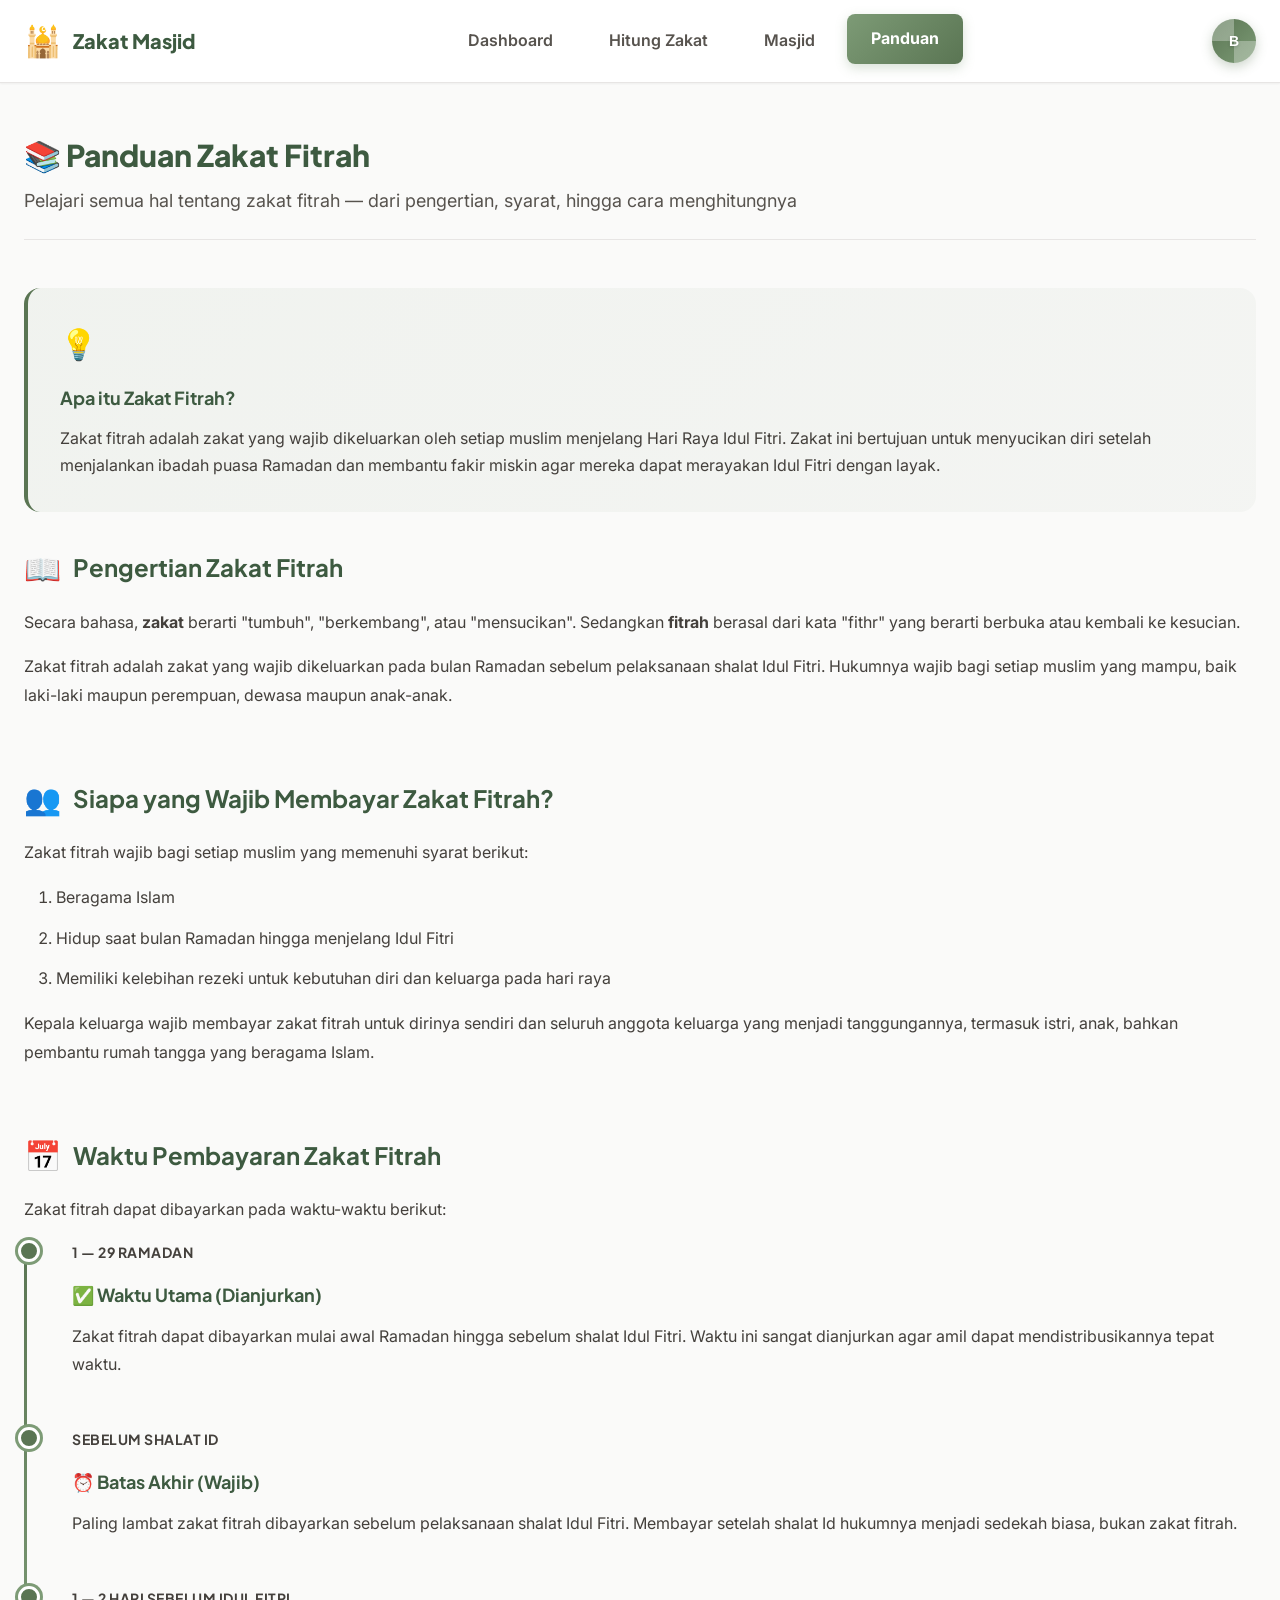
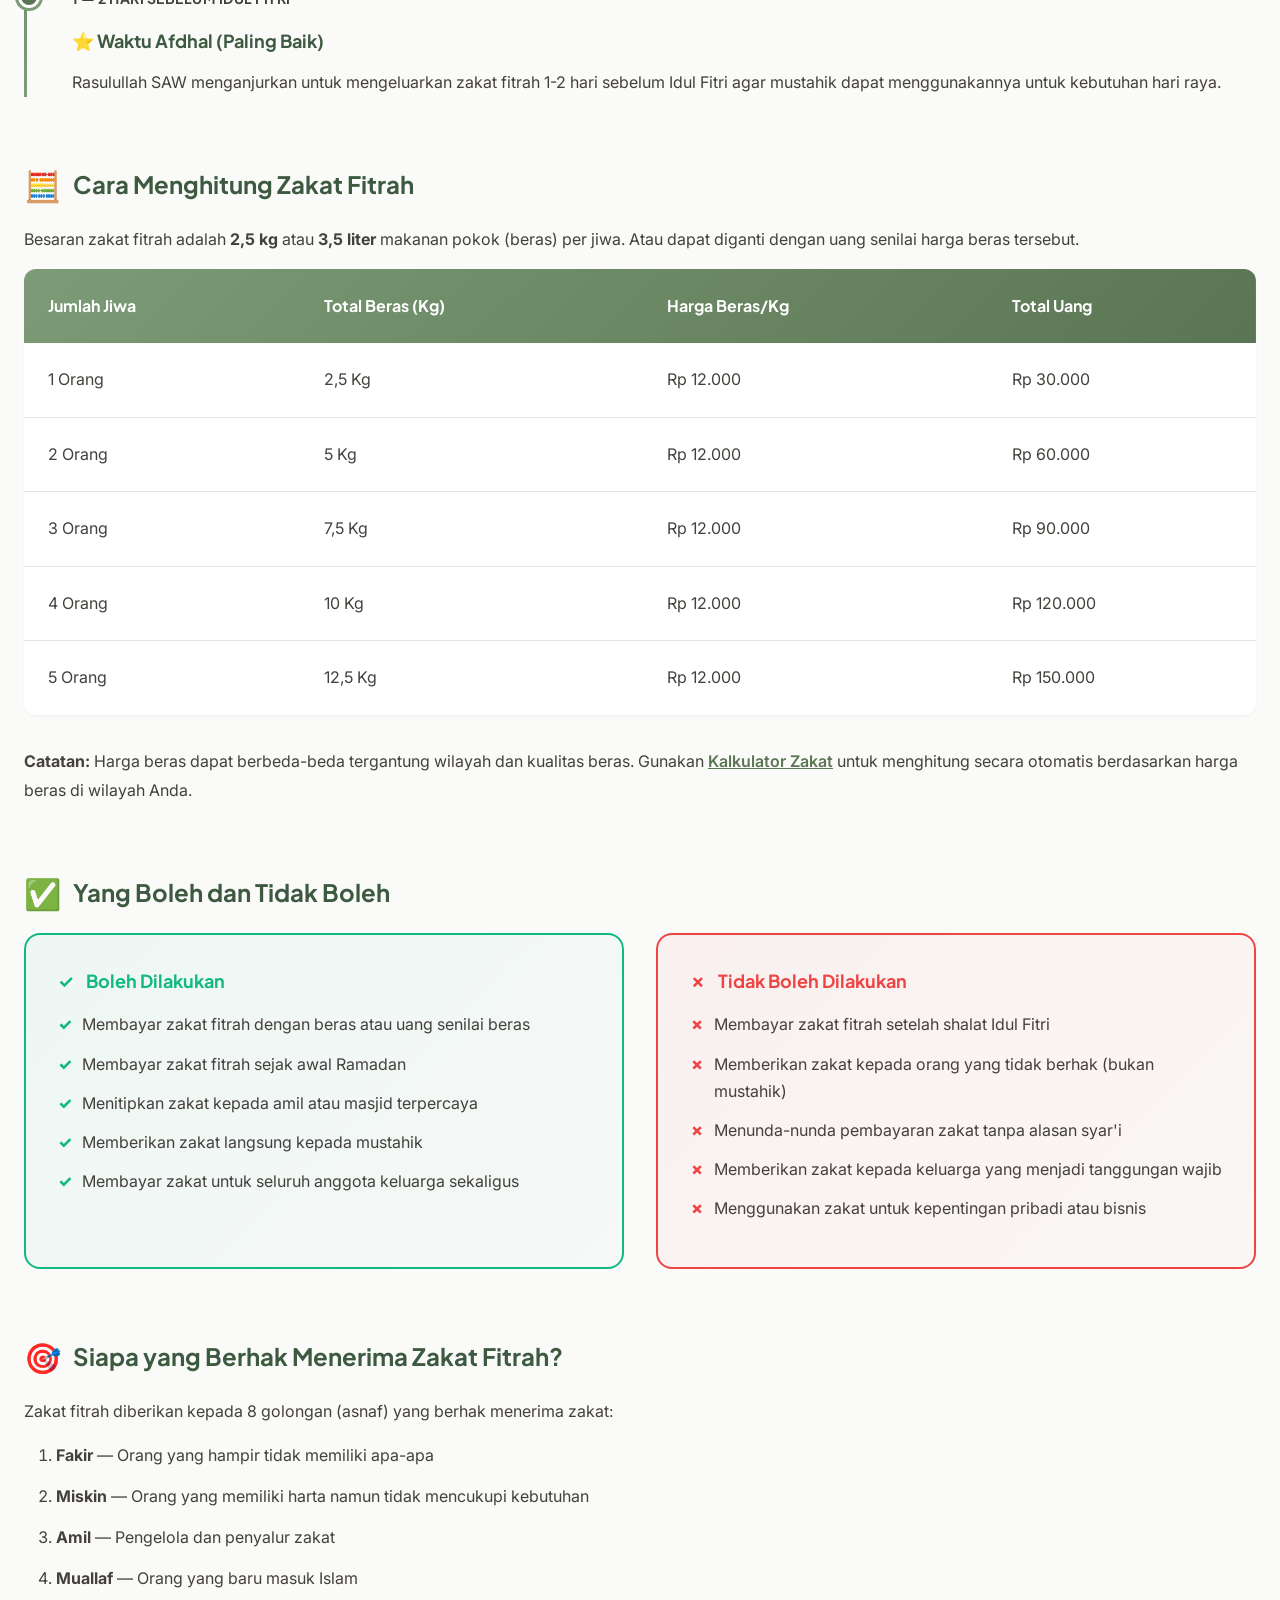
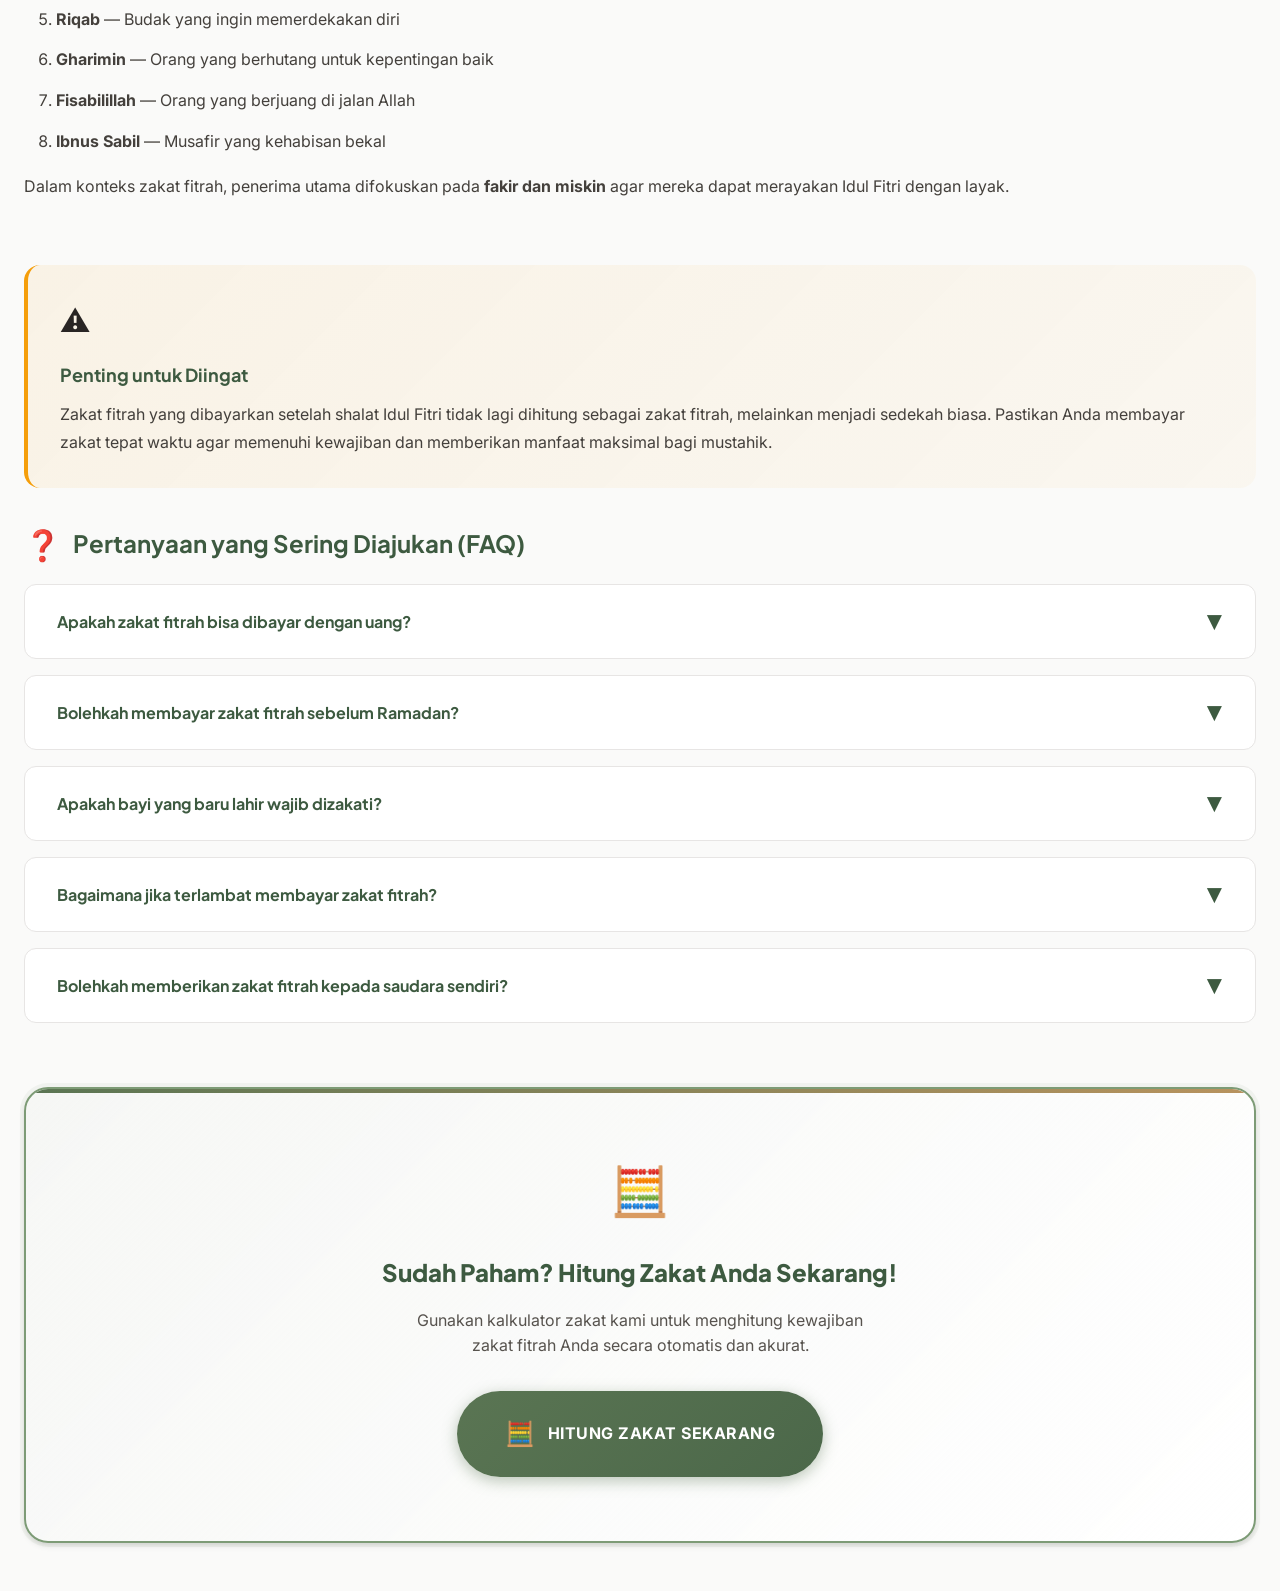
==== commit 807ff244: "Update Edukasi.html" ====
--- a/Edukasi.html
+++ b/Edukasi.html
@@ -37,7 +37,7 @@
         </nav>
 
         <button class="btn-profile" aria-label="Profil">
-          <span class="avatar-small">AM</span>
+          <span class="avatar-small">B</span>
         </button>
 
       </div>
@@ -407,4 +407,5 @@
   <script src="asset/js/panduan.js"></script>
 
 </body>
-</html>+
+</html>
